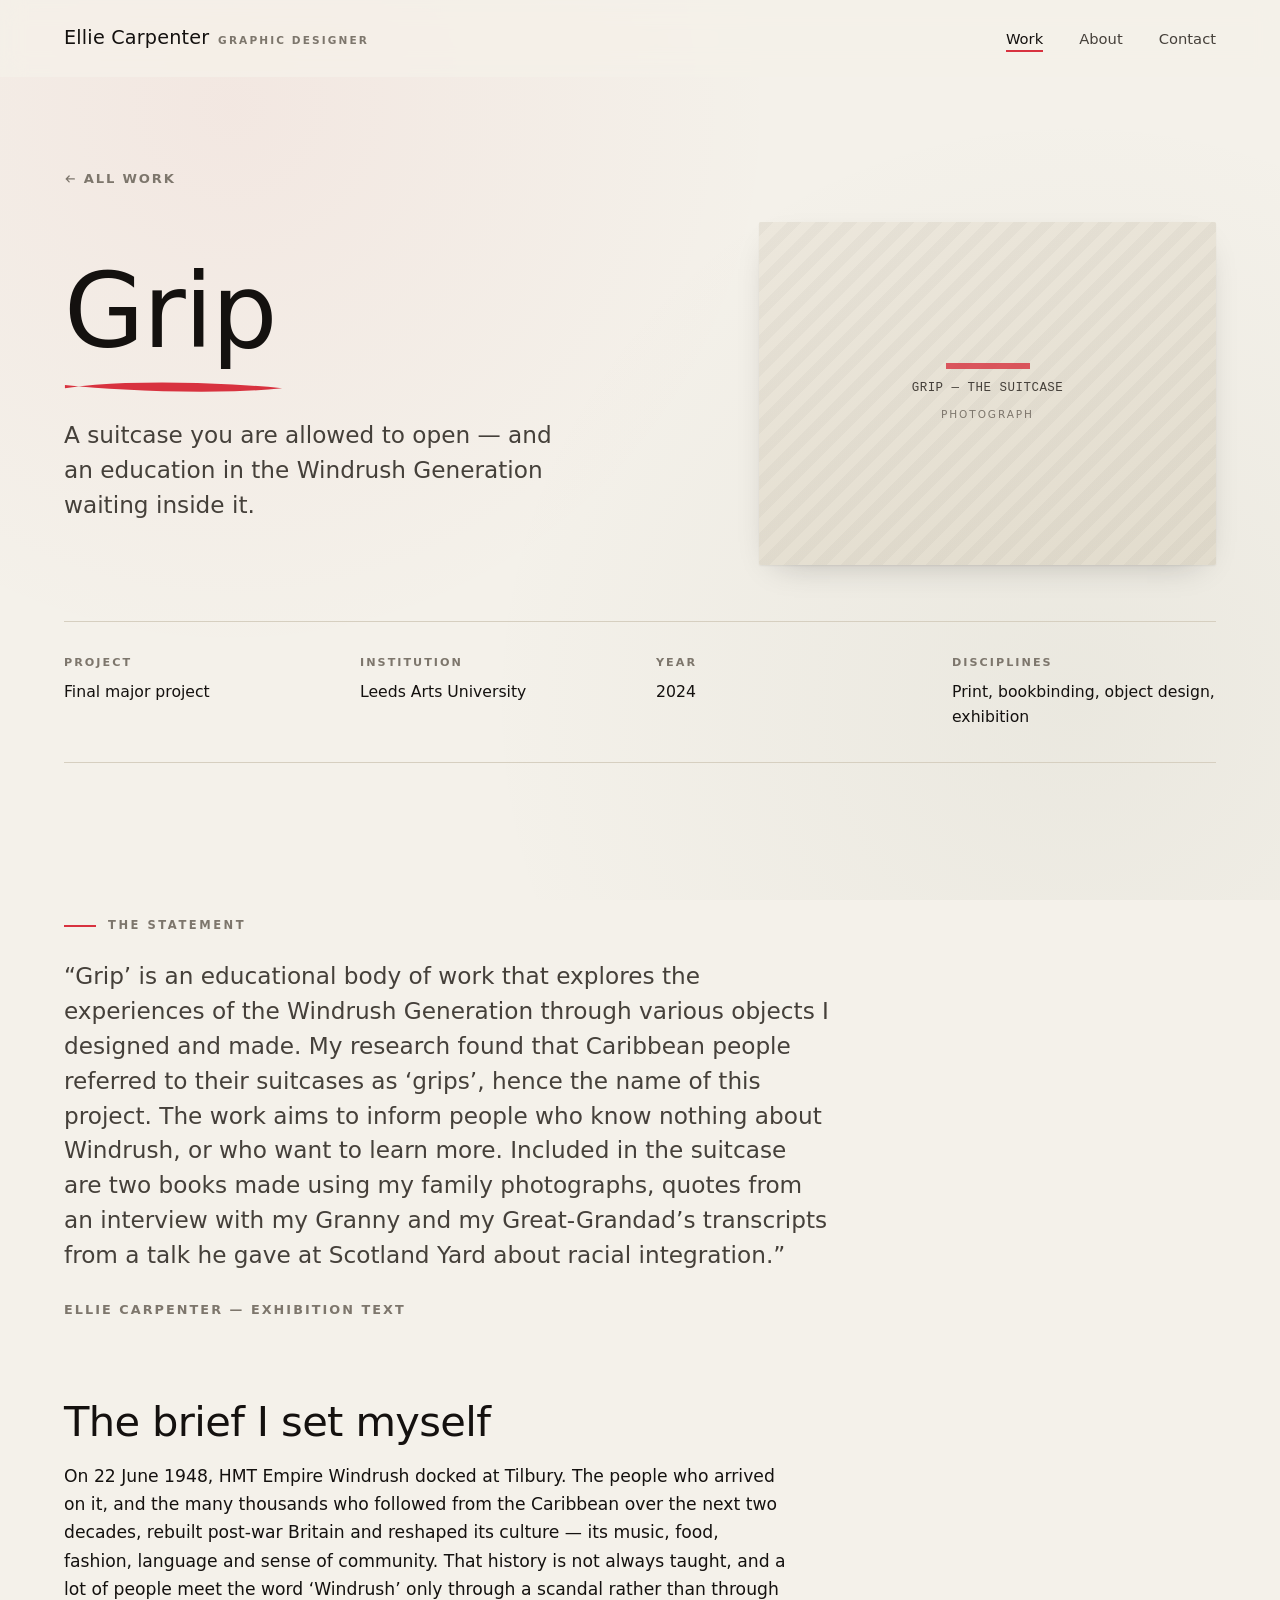
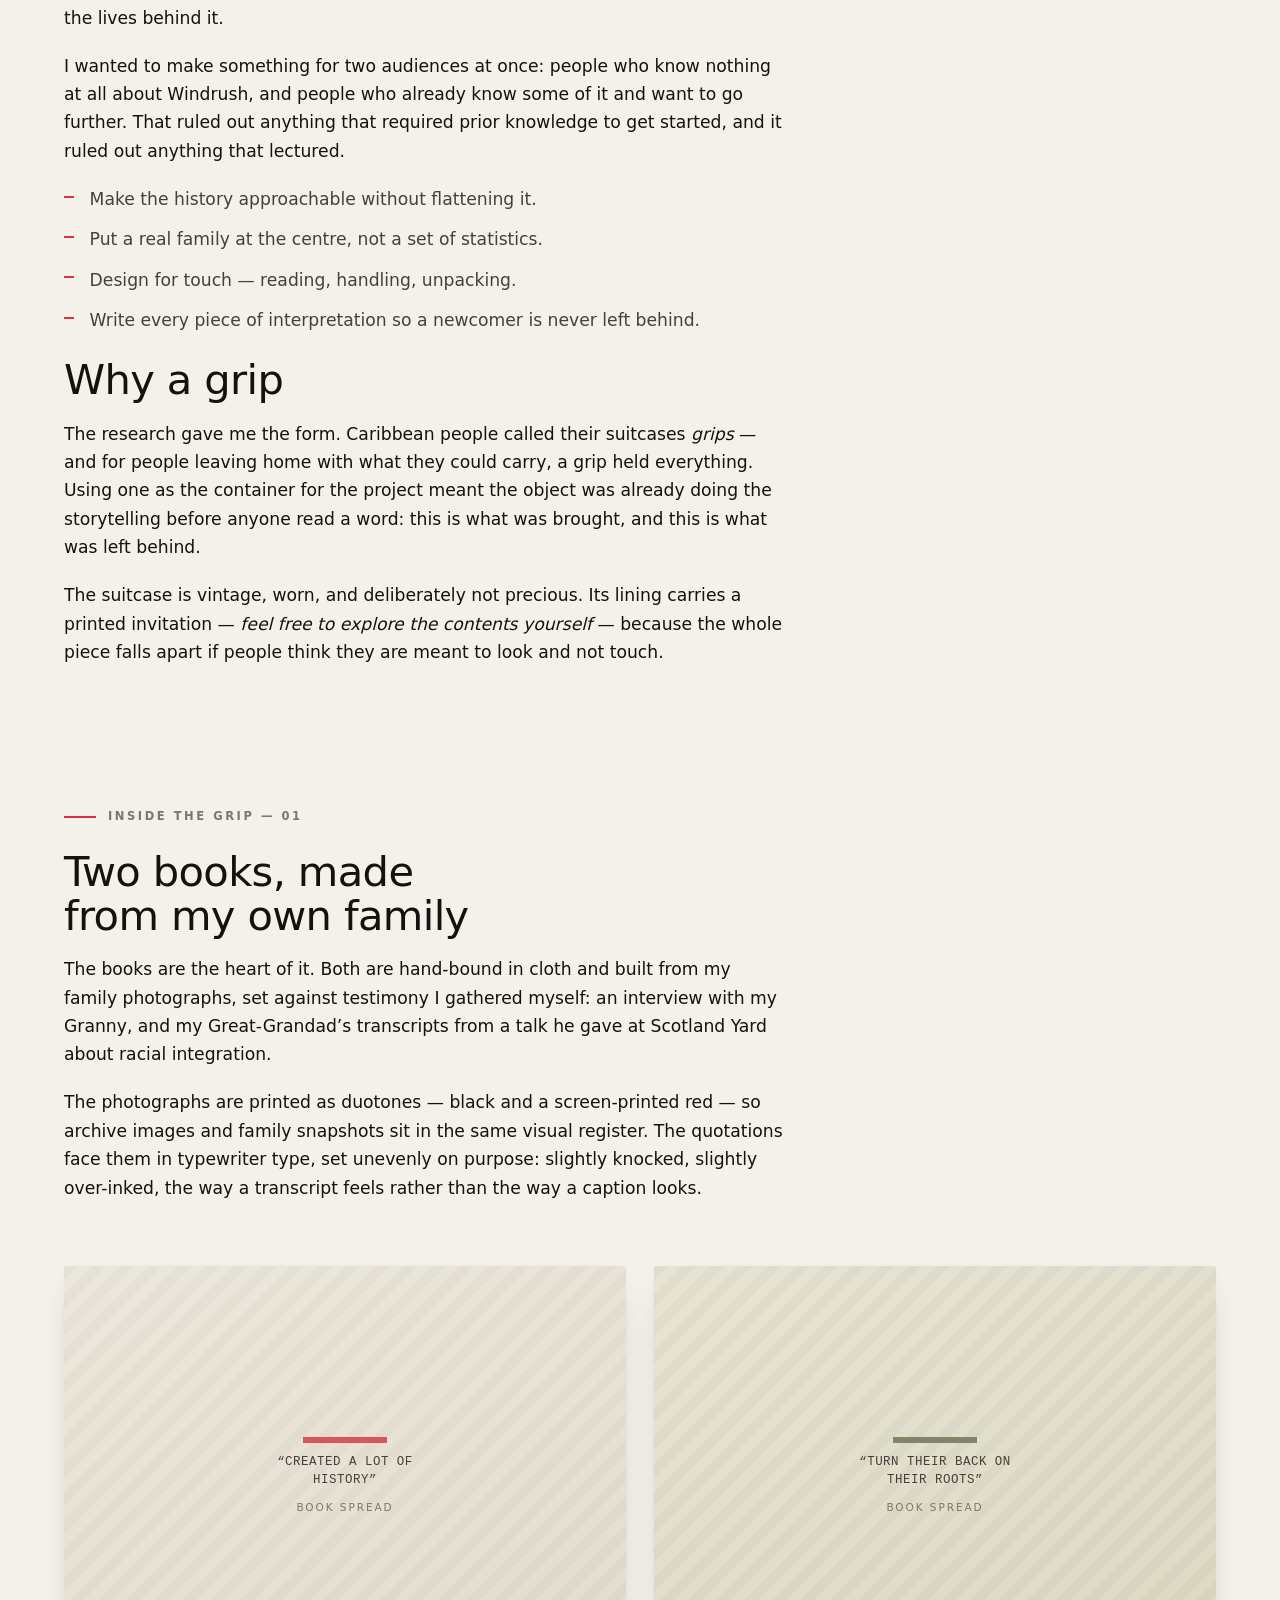
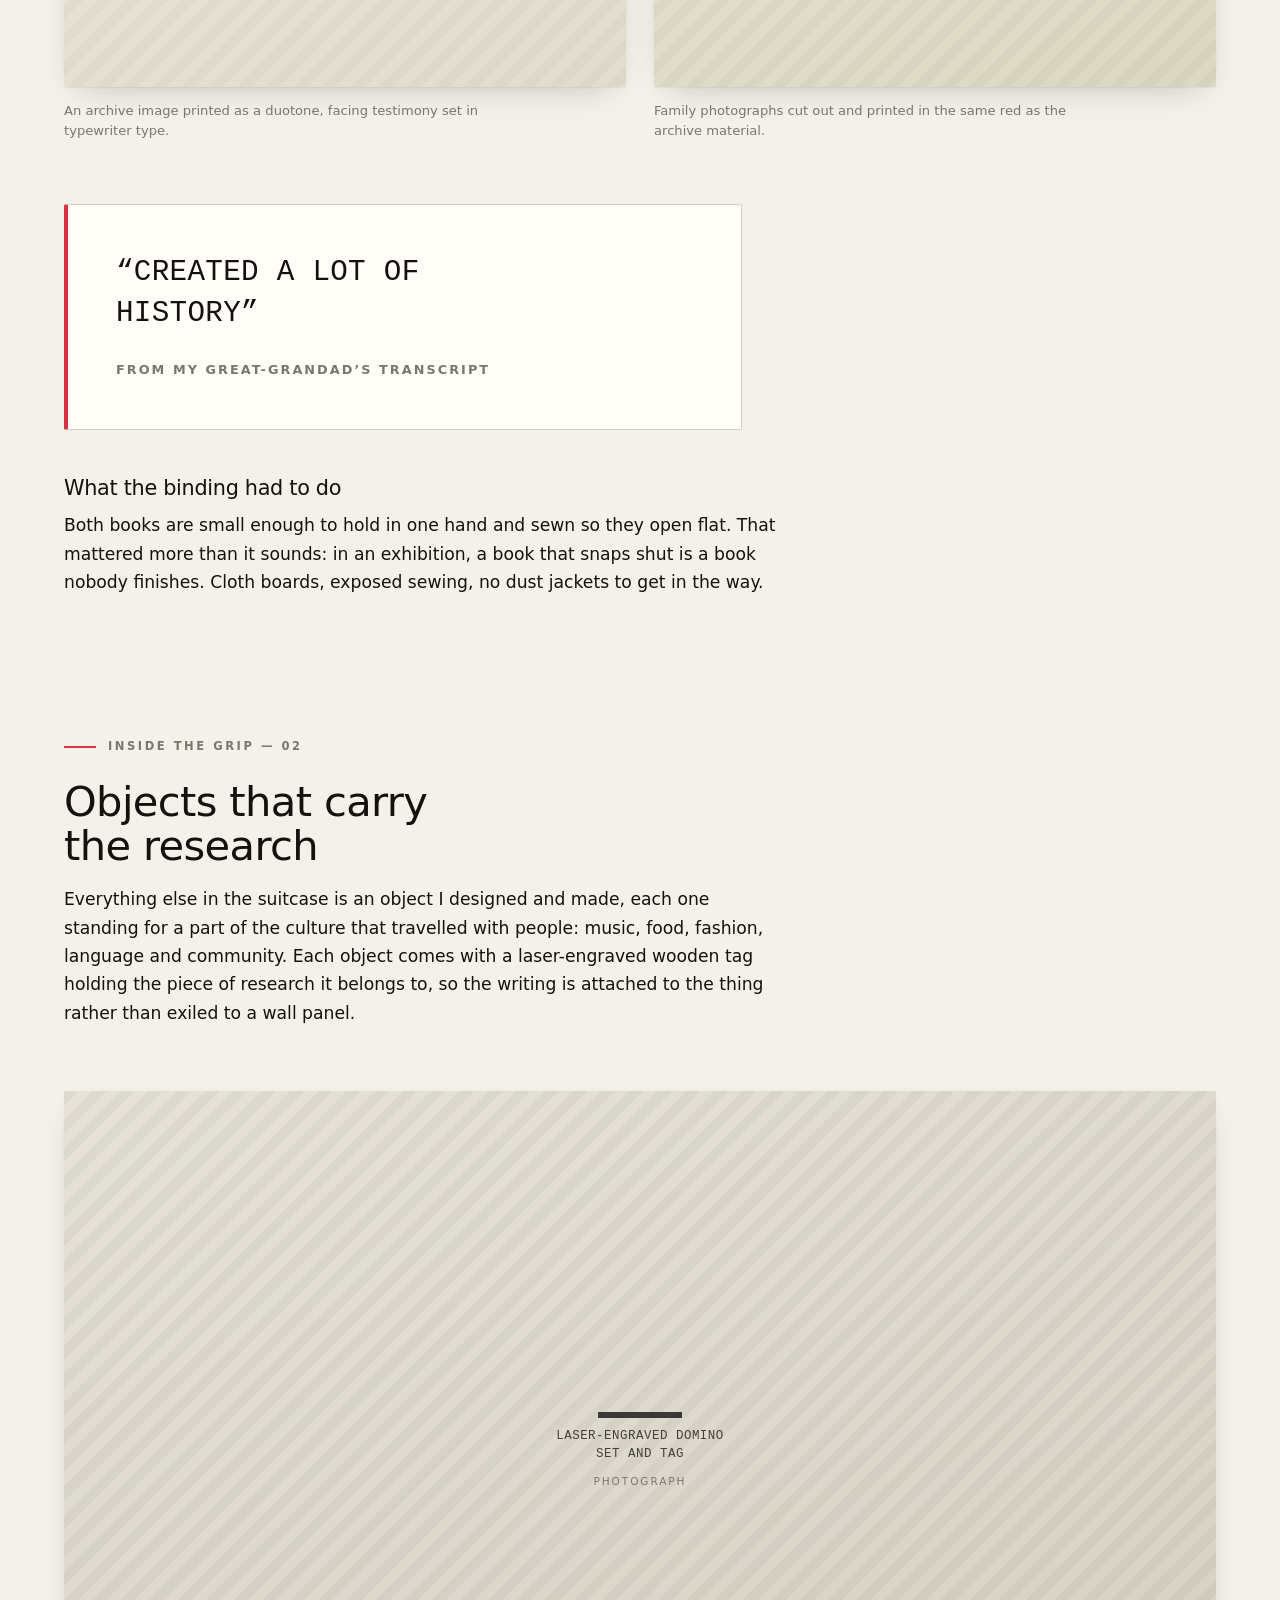
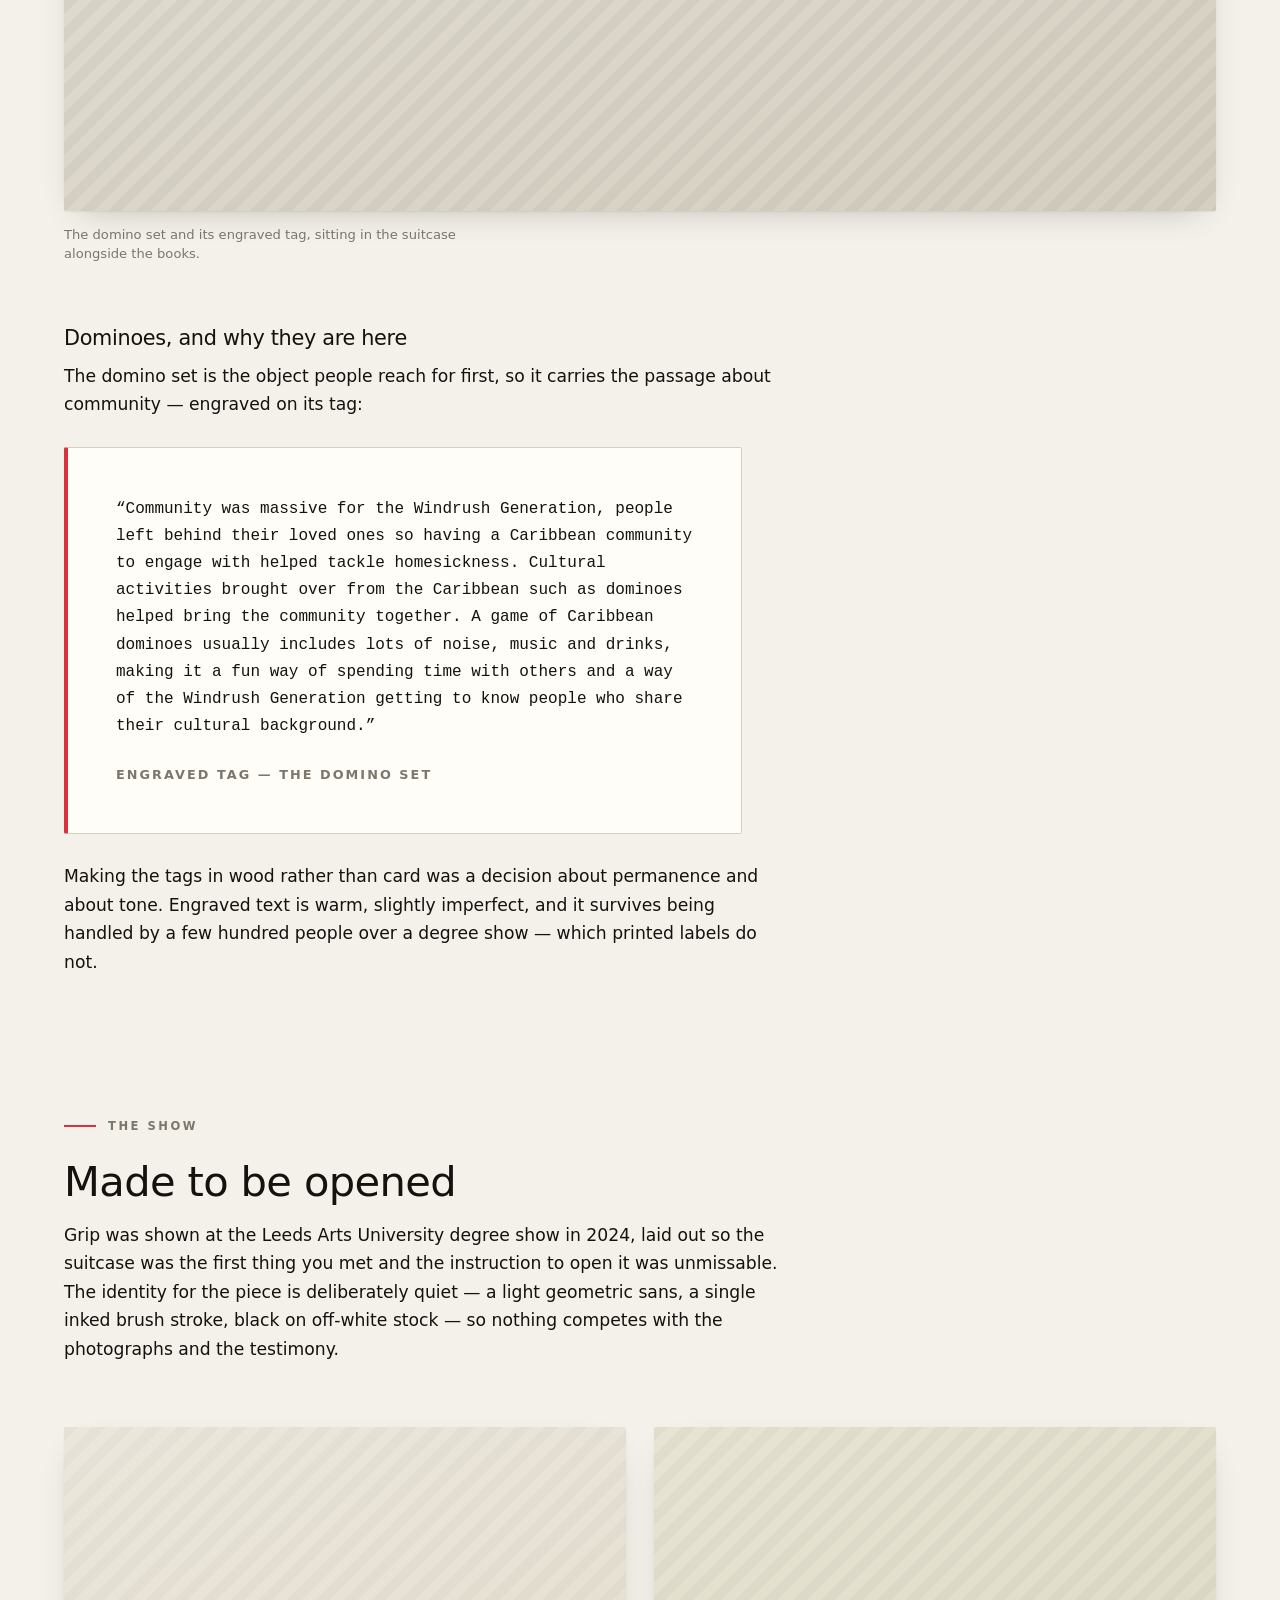
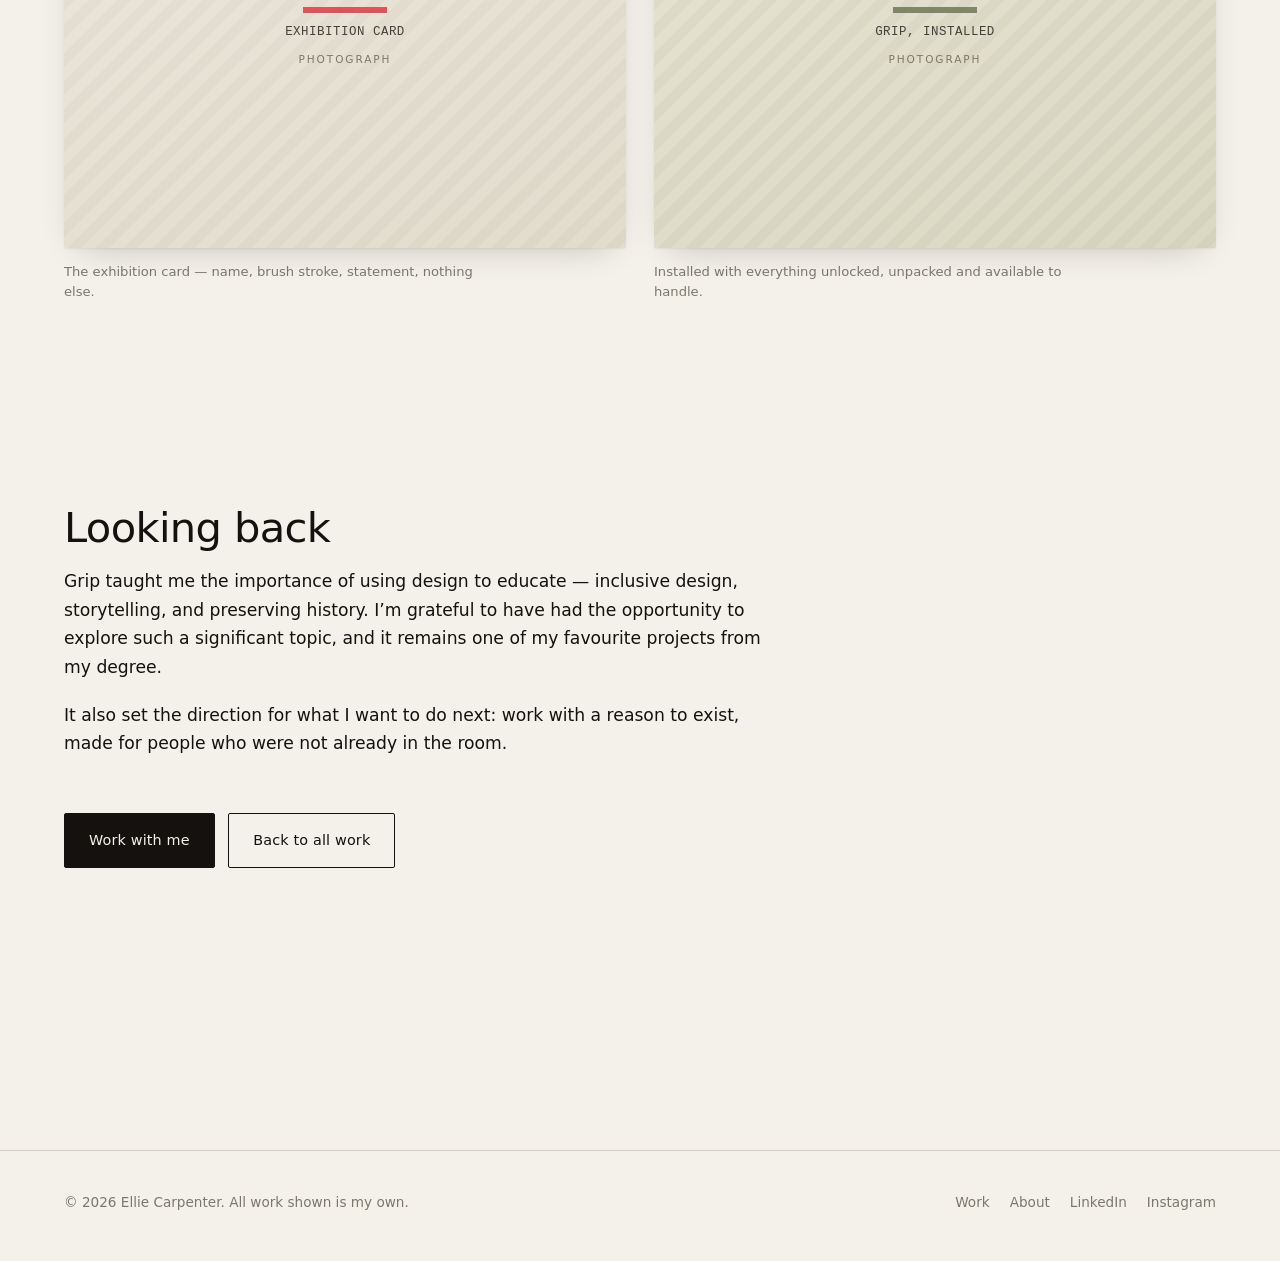
==== projects/grip.html @ 8af5b85a "Add portfolio site for Ellie Carpenter Builds a static portfolio leading with 'Grip', the final majo" ====
<!DOCTYPE html>
<html lang="en-GB">
<head>
<meta charset="utf-8">
<meta name="viewport" content="width=device-width, initial-scale=1">
<title>Grip — Ellie Carpenter</title>
<meta name="description" content="Grip: an interactive educational body of work exploring the experiences of the Windrush Generation, held inside a vintage suitcase. Final major project, Leeds Arts University, 2024.">
<meta name="author" content="Ellie Carpenter">

<meta property="og:type" content="article">
<meta property="og:title" content="Grip — Ellie Carpenter">
<meta property="og:description" content="An interactive educational body of work exploring the experiences of the Windrush Generation, held inside a vintage suitcase.">
<meta property="og:image" content="../assets/images/grip-suitcase-open.jpg">
<meta name="twitter:card" content="summary_large_image">

<link rel="icon" href="../assets/favicon.svg" type="image/svg+xml">
<link rel="stylesheet" href="../assets/css/style.css">
<!-- Marks the document as scripted, so the CSS only hides things it can
     later reveal. Without JS the page renders fully, just without motion. -->
<script>document.documentElement.className += " js";</script>
</head>
<body>

<a class="skip-link" href="#main">Skip to content</a>

<header class="site-header" id="siteHeader">
  <div class="shell site-header__inner">
    <a class="wordmark" href="../index.html">
      <span>Ellie Carpenter</span>
      <em>Graphic Designer</em>
    </a>

    <button class="nav-toggle" type="button" aria-expanded="false" aria-controls="primaryNav" aria-label="Menu">
      <span></span>
    </button>

    <nav class="nav" id="primaryNav" aria-label="Primary">
      <ul>
        <li><a href="../index.html#work" aria-current="page">Work</a></li>
        <li><a href="../index.html#about">About</a></li>
        <li><a href="../index.html#contact">Contact</a></li>
      </ul>
    </nav>
  </div>
</header>

<main id="main">

  <!-- ============ Hero ============ -->
  <article>
  <section class="case-hero">
    <div class="shell">
      <a class="backlink" href="../index.html#work">
        <svg viewBox="0 0 16 16" fill="none" aria-hidden="true"><path d="M14 8H3M7 4 3 8l4 4" stroke="currentColor" stroke-width="1.8" stroke-linecap="round" stroke-linejoin="round"/></svg>
        All work
      </a>

      <div class="hero__grid">
        <div>
          <h1>Grip</h1>
          <svg class="brush brush--red" viewBox="0 0 240 14" aria-hidden="true" focusable="false" style="margin-bottom:1.5rem">
            <path fill="currentColor" d="M1 8.4c22-3.1 44-4.9 66-5.7 39-1.4 78-.6 117 1.5 18 1 36 2.3 54 4.1-17 1.9-35 2.9-52 3.4-40 1.2-80 .3-120-1.9-22-1.2-43-2.8-65-5.1Z"/>
          </svg>
          <p class="lede">
            A suitcase you are allowed to open &mdash; and an education in the
            Windrush Generation waiting inside it.
          </p>
        </div>

        <figure class="frame frame--spread">
          <div class="frame__placeholder"><span>Grip &mdash; the suitcase</span><small>Photograph</small></div>
          <img src="../assets/images/grip-suitcase-open.jpg" alt="The open vintage suitcase from Grip, its lining printed with an invitation to explore the contents, holding books and a laser-engraved domino set.">
        </figure>
      </div>

      <dl class="case-meta">
        <div>
          <dt>Project</dt>
          <dd>Final major project</dd>
        </div>
        <div>
          <dt>Institution</dt>
          <dd>Leeds Arts University</dd>
        </div>
        <div>
          <dt>Year</dt>
          <dd>2024</dd>
        </div>
        <div>
          <dt>Disciplines</dt>
          <dd>Print, bookbinding, object design, exhibition</dd>
        </div>
      </dl>
    </div>
  </section>

  <!-- ============ Statement ============ -->
  <section class="section" style="padding-block:clamp(3rem,7vw,5rem)">
    <div class="shell prose">
      <div class="column">
      <p class="eyebrow">The statement</p>
      <p class="lede">
        &ldquo;Grip&rsquo; is an educational body of work that explores the experiences of the
        Windrush Generation through various objects I designed and made. My research found that
        Caribbean people referred to their suitcases as &lsquo;grips&rsquo;, hence the name of
        this project. The work aims to inform people who know nothing about Windrush, or who want
        to learn more. Included in the suitcase are two books made using my family photographs,
        quotes from an interview with my Granny and my Great-Grandad&rsquo;s transcripts from a
        talk he gave at Scotland Yard about racial integration.&rdquo;
      </p>
      <p style="font-size:.8rem;font-weight:600;letter-spacing:.16em;text-transform:uppercase;color:var(--ink-faint)">
        Ellie Carpenter &mdash; exhibition text
      </p>
      </div>
    </div>
  </section>

  <!-- ============ Context ============ -->
  <section class="section" style="padding-top:0" id="context">
    <div class="shell prose">
      <div class="column">
      <h2>The brief I set myself</h2>
      <p>
        On 22 June 1948, HMT Empire Windrush docked at Tilbury. The people who arrived on it, and
        the many thousands who followed from the Caribbean over the next two decades, rebuilt
        post-war Britain and reshaped its culture &mdash; its music, food, fashion, language and
        sense of community. That history is not always taught, and a lot of people meet the word
        &lsquo;Windrush&rsquo; only through a scandal rather than through the lives behind it.
      </p>
      <p>
        I wanted to make something for two audiences at once: people who know nothing at all
        about Windrush, and people who already know some of it and want to go further. That
        ruled out anything that required prior knowledge to get started, and it ruled out
        anything that lectured.
      </p>

      <ul class="bullets">
        <li>Make the history approachable without flattening it.</li>
        <li>Put a real family at the centre, not a set of statistics.</li>
        <li>Design for touch &mdash; reading, handling, unpacking.</li>
        <li>Write every piece of interpretation so a newcomer is never left behind.</li>
      </ul>

      <h2>Why a grip</h2>
      <p>
        The research gave me the form. Caribbean people called their suitcases
        <em>grips</em> &mdash; and for people leaving home with what they could carry, a grip
        held everything. Using one as the container for the project meant the object was already
        doing the storytelling before anyone read a word: this is what was brought, and this is
        what was left behind.
      </p>
      <p>
        The suitcase is vintage, worn, and deliberately not precious. Its lining carries a
        printed invitation &mdash; <em>feel free to explore the contents yourself</em> &mdash;
        because the whole piece falls apart if people think they are meant to look and not touch.
      </p>
      </div>
    </div>
  </section>

  <!-- ============ Books ============ -->
  <section class="section" style="padding-top:0" id="books">
    <div class="shell prose">
      <div class="column">
        <p class="eyebrow">Inside the grip &mdash; 01</p>
        <h2>Two books, made from my own family</h2>
        <p>
          The books are the heart of it. Both are hand-bound in cloth and built from my family
          photographs, set against testimony I gathered myself: an interview with my Granny, and
          my Great-Grandad&rsquo;s transcripts from a talk he gave at Scotland Yard about racial
          integration.
        </p>
        <p>
          The photographs are printed as duotones &mdash; black and a screen-printed red &mdash;
          so archive images and family snapshots sit in the same visual register. The quotations
          face them in typewriter type, set unevenly on purpose: slightly knocked, slightly
          over-inked, the way a transcript feels rather than the way a caption looks.
        </p>
      </div>

      <div class="figures figures--two">
        <div class="figure-block">
          <figure>
            <div class="frame frame--spread frame--zoomable">
              <div class="frame__placeholder"><span>&ldquo;Created a lot of history&rdquo;</span><small>Book spread</small></div>
              <img src="../assets/images/grip-book-jamaica.jpg" alt="Book spread: a red duotone print of a delegate seated behind a Jamaica nameplate, facing the typewritten words &quot;created a lot of history&quot;." loading="lazy" data-caption="Spread from the first book — an archive image printed as a duotone, facing testimony set in typewriter type.">
            </div>
            <figcaption>An archive image printed as a duotone, facing testimony set in typewriter type.</figcaption>
          </figure>
        </div>

        <div class="figure-block">
          <figure>
            <div class="frame frame--spread frame--zoomable frame--olive">
              <div class="frame__placeholder"><span>&ldquo;Turn their back on their roots&rdquo;</span><small>Book spread</small></div>
              <img src="../assets/images/grip-book-roots.jpg" alt="Book spread: the typewritten quotation &quot;I do not understand West Indians who turn their back on their roots&quot;, facing a red duotone print of three children." loading="lazy" data-caption="Spread from the second book — family photographs cut out and printed in the same red as the archive material.">
            </div>
            <figcaption>Family photographs cut out and printed in the same red as the archive material.</figcaption>
          </figure>
        </div>
      </div>

      <div class="column">
        <div class="pullquote" style="margin-block:clamp(2rem,5vw,3rem)">
          <blockquote>
            <p class="stamp">&ldquo;Created a lot of history&rdquo;</p>
          </blockquote>
          <cite>From my Great-Grandad&rsquo;s transcript</cite>
        </div>

        <h3>What the binding had to do</h3>
        <p>
          Both books are small enough to hold in one hand and sewn so they open flat. That
          mattered more than it sounds: in an exhibition, a book that snaps shut is a book
          nobody finishes. Cloth boards, exposed sewing, no dust jackets to get in the way.
        </p>
      </div>
    </div>
  </section>

  <!-- ============ Objects ============ -->
  <section class="section" style="padding-top:0" id="objects">
    <div class="shell prose">
      <div class="column">
        <p class="eyebrow">Inside the grip &mdash; 02</p>
        <h2>Objects that carry the research</h2>
        <p>
          Everything else in the suitcase is an object I designed and made, each one standing
          for a part of the culture that travelled with people: music, food, fashion, language
          and community. Each object comes with a laser-engraved wooden tag holding the piece
          of research it belongs to, so the writing is attached to the thing rather than
          exiled to a wall panel.
        </p>
      </div>

      <div class="figures">
        <div class="figure-block">
          <figure>
            <div class="frame frame--wide frame--zoomable frame--ink">
              <div class="frame__placeholder"><span>Laser-engraved domino set and tag</span><small>Photograph</small></div>
              <img src="../assets/images/grip-dominoes.jpg" alt="A laser-engraved wooden domino set in a fitted box inside the suitcase, with an engraved interpretation tag resting above it." loading="lazy" data-caption="The domino set and its engraved tag, in the suitcase.">
            </div>
            <figcaption>The domino set and its engraved tag, sitting in the suitcase alongside the books.</figcaption>
          </figure>
        </div>
      </div>

      <div class="column">
        <h3>Dominoes, and why they are here</h3>
        <p>
          The domino set is the object people reach for first, so it carries the passage about
          community &mdash; engraved on its tag:
        </p>

        <div class="pullquote" style="margin-block:1.75rem">
          <blockquote>
            <p style="font-family:var(--type);font-size:1rem;line-height:1.7;text-transform:none;max-width:60ch">
              &ldquo;Community was massive for the Windrush Generation, people left behind their
              loved ones so having a Caribbean community to engage with helped tackle
              homesickness. Cultural activities brought over from the Caribbean such as dominoes
              helped bring the community together. A game of Caribbean dominoes usually includes
              lots of noise, music and drinks, making it a fun way of spending time with others
              and a way of the Windrush Generation getting to know people who share their
              cultural background.&rdquo;
            </p>
          </blockquote>
          <cite>Engraved tag &mdash; the domino set</cite>
        </div>

        <p>
          Making the tags in wood rather than card was a decision about permanence and about
          tone. Engraved text is warm, slightly imperfect, and it survives being handled by a
          few hundred people over a degree show &mdash; which printed labels do not.
        </p>
      </div>
    </div>
  </section>

  <!-- ============ Exhibition ============ -->
  <section class="section" style="padding-top:0" id="exhibition">
    <div class="shell prose">
      <div class="column">
        <p class="eyebrow">The show</p>
        <h2>Made to be opened</h2>
        <p>
          Grip was shown at the Leeds Arts University degree show in 2024, laid out so the
          suitcase was the first thing you met and the instruction to open it was unmissable.
          The identity for the piece is deliberately quiet &mdash; a light geometric sans, a
          single inked brush stroke, black on off-white stock &mdash; so nothing competes with
          the photographs and the testimony.
        </p>
      </div>

      <div class="figures figures--two">
        <div class="figure-block">
          <figure>
            <div class="frame frame--spread frame--zoomable">
              <div class="frame__placeholder"><span>Exhibition card</span><small>Photograph</small></div>
              <img src="../assets/images/grip-exhibition-card.jpg" alt="The printed exhibition card for Grip: Ellie Carpenter's name, an inked brush stroke, and the project statement." loading="lazy" data-caption="The exhibition card — name, brush stroke, statement.">
            </div>
            <figcaption>The exhibition card &mdash; name, brush stroke, statement, nothing else.</figcaption>
          </figure>
        </div>

        <div class="figure-block">
          <figure>
            <div class="frame frame--spread frame--zoomable frame--olive">
              <div class="frame__placeholder"><span>Grip, installed</span><small>Photograph</small></div>
              <img src="../assets/images/grip-installation.jpg" alt="Grip installed at the degree show, the suitcase open with its contents laid out." loading="lazy" data-caption="Grip installed at the 2024 degree show.">
            </div>
            <figcaption>Installed with everything unlocked, unpacked and available to handle.</figcaption>
          </figure>
        </div>
      </div>
    </div>
  </section>

  <!-- ============ Reflection ============ -->
  <section class="section" style="padding-top:0" id="reflection">
    <div class="shell prose">
      <div class="column">
      <h2>Looking back</h2>
      <p>
        Grip taught me the importance of using design to educate &mdash; inclusive design,
        storytelling, and preserving history. I&rsquo;m grateful to have had the opportunity to
        explore such a significant topic, and it remains one of my favourite projects from
        my degree.
      </p>
      <p>
        It also set the direction for what I want to do next: work with a reason to exist,
        made for people who were not already in the room.
      </p>

      <div style="margin-top:clamp(2.5rem,6vw,3.5rem);display:flex;flex-wrap:wrap;gap:.85rem">
        <a class="btn" href="../index.html#contact">Work with me</a>
        <a class="btn btn--ghost" href="../index.html#work">Back to all work</a>
      </div>
      </div>
    </div>
  </section>
  </article>

</main>

<footer class="site-footer">
  <div class="shell site-footer__inner">
    <p style="margin:0">&copy; <span id="year">2024</span> Ellie Carpenter. All work shown is my own.</p>
    <ul>
      <li><a href="../index.html#work">Work</a></li>
      <li><a href="../index.html#about">About</a></li>
      <li><a href="https://www.linkedin.com/in/ellie-carpenter-a3a62b256/" target="_blank" rel="noopener">LinkedIn</a></li>
      <li><a href="https://www.instagram.com/_printsbyel/" target="_blank" rel="noopener">Instagram</a></li>
    </ul>
  </div>
</footer>

<script src="../assets/js/main.js" defer></script>
</body>
</html>
---- assets/css/style.css ----
/* =========================================================
   Ellie Carpenter — portfolio
   A paper-and-ink system, drawn from the printed work itself:
   off-white stock, black ink, a screen-printed red and a
   bookcloth olive, with typewriter type for quoted material.
   ========================================================= */

/* ---------- 1. Tokens ---------- */

:root {
  /* Surfaces */
  --paper:        #f4f1ea;
  --paper-warm:   #ece7dc;
  --paper-deep:   #e2dccd;
  --card:         #fffdf8;

  /* Ink */
  --ink:          #14110f;
  --ink-soft:     #45403a;
  --ink-faint:    #7d766c;
  --rule:         #d6cfc0;

  /* Accents pulled from the prints */
  --red:          #d8323f;
  --red-deep:     #a8202c;
  --olive:        #6b7150;
  --olive-deep:   #4d5239;

  /* Type */
  --display: "Futura", "Century Gothic", "Avenir Next", "Trebuchet MS", system-ui, sans-serif;
  --body: "Inter", system-ui, -apple-system, "Segoe UI", Roboto, Helvetica, Arial, sans-serif;
  --type: "Courier New", Courier, ui-monospace, monospace;

  /* Rhythm */
  --measure: 66ch;
  --gutter: clamp(1.25rem, 5vw, 4rem);
  --shell: 1180px;
  --section: clamp(4.5rem, 11vw, 9rem);

  --radius: 2px;
  --shadow: 0 1px 2px rgba(20, 17, 15, .06), 0 12px 34px -18px rgba(20, 17, 15, .3);
  --shadow-lift: 0 2px 4px rgba(20, 17, 15, .07), 0 30px 60px -28px rgba(20, 17, 15, .45);

  --ease: cubic-bezier(.2, .7, .3, 1);

  color-scheme: light;
}

/* ---------- 2. Reset & base ---------- */

*,
*::before,
*::after { box-sizing: border-box; }

html {
  -webkit-text-size-adjust: 100%;
  scroll-behavior: smooth;
  scroll-padding-top: 6rem;
}

body {
  margin: 0;
  background-color: var(--paper);
  /* A faint paper tooth, so flat colour never reads as screen-flat. */
  background-image:
    radial-gradient(circle at 18% 12%, rgba(216, 50, 63, .05), transparent 42%),
    radial-gradient(circle at 84% 78%, rgba(107, 113, 80, .07), transparent 46%);
  background-attachment: fixed;
  color: var(--ink);
  font-family: var(--body);
  font-size: clamp(1rem, .96rem + .2vw, 1.075rem);
  line-height: 1.65;
  font-synthesis-weight: none;
  -webkit-font-smoothing: antialiased;
  text-rendering: optimizeLegibility;
  overflow-x: hidden;
}

img,
svg { display: block; max-width: 100%; }

a { color: inherit; }

h1, h2, h3, h4 {
  font-family: var(--display);
  font-weight: 500;
  line-height: 1.05;
  letter-spacing: -.015em;
  margin: 0;
  text-wrap: balance;
}

p { margin: 0 0 1.15em; max-width: var(--measure); }
p:last-child { margin-bottom: 0; }

ul { margin: 0; padding: 0; list-style: none; }

::selection {
  background: var(--red);
  color: var(--paper);
}

:focus-visible {
  outline: 2px solid var(--red);
  outline-offset: 3px;
  border-radius: 1px;
}

/* ---------- 3. Layout helpers ---------- */

.shell {
  width: min(100% - (var(--gutter) * 2), var(--shell));
  margin-inline: auto;
}

.shell--narrow { --shell: 780px; }

.section { padding-block: var(--section); }

.skip-link {
  position: absolute;
  left: 1rem;
  top: -4rem;
  z-index: 200;
  padding: .7rem 1.1rem;
  background: var(--ink);
  color: var(--paper);
  font: 500 .85rem/1 var(--body);
  text-decoration: none;
  transition: top .2s var(--ease);
}
.skip-link:focus { top: 1rem; }

/* Small caps label used throughout as a sectional marker. */
.eyebrow {
  display: flex;
  align-items: center;
  gap: .75rem;
  margin: 0 0 1.5rem;
  font-family: var(--body);
  font-size: .72rem;
  font-weight: 600;
  letter-spacing: .22em;
  text-transform: uppercase;
  color: var(--ink-faint);
}
.eyebrow::before {
  content: "";
  width: 2rem;
  height: 2px;
  background: var(--red);
  flex: none;
}

.lede {
  font-size: clamp(1.15rem, 1.02rem + .6vw, 1.45rem);
  line-height: 1.5;
  color: var(--ink-soft);
}

/* ---------- 4. Brush rule ---------- */
/* Echoes the inked brush stroke on the exhibition card. */

.brush {
  width: clamp(120px, 20vw, 220px);
  height: 14px;
  color: var(--ink);
}
.brush--red { color: var(--red); }

/* ---------- 5. Header ---------- */

.site-header {
  position: sticky;
  top: 0;
  z-index: 100;
  background: color-mix(in srgb, var(--paper) 82%, transparent);
  backdrop-filter: saturate(150%) blur(12px);
  -webkit-backdrop-filter: saturate(150%) blur(12px);
  border-bottom: 1px solid transparent;
  transition: border-color .3s var(--ease), background-color .3s var(--ease);
}
.site-header.is-stuck {
  border-bottom-color: var(--rule);
  background: color-mix(in srgb, var(--paper) 94%, transparent);
}

.site-header__inner {
  display: flex;
  align-items: center;
  justify-content: space-between;
  gap: 1.5rem;
  min-height: 4.75rem;
}

.wordmark {
  display: inline-flex;
  align-items: baseline;
  gap: .55rem;
  font-family: var(--display);
  font-size: 1.2rem;
  letter-spacing: .01em;
  text-decoration: none;
  white-space: nowrap;
}
.wordmark span { color: var(--ink); }
.wordmark em {
  font-style: normal;
  font-family: var(--body);
  font-size: .66rem;
  font-weight: 600;
  letter-spacing: .2em;
  text-transform: uppercase;
  color: var(--ink-faint);
}

.nav ul {
  display: flex;
  align-items: center;
  gap: clamp(1.25rem, 3vw, 2.25rem);
}

.nav a {
  position: relative;
  font-size: .92rem;
  text-decoration: none;
  color: var(--ink-soft);
  padding-block: .35rem;
  transition: color .2s var(--ease);
}
.nav a::after {
  content: "";
  position: absolute;
  left: 0;
  right: 0;
  bottom: 0;
  height: 2px;
  background: var(--red);
  transform: scaleX(0);
  transform-origin: left;
  transition: transform .3s var(--ease);
}
.nav a:hover,
.nav a[aria-current="page"] { color: var(--ink); }
.nav a:hover::after,
.nav a[aria-current="page"]::after { transform: scaleX(1); }

.nav-toggle {
  display: none;
  width: 2.75rem;
  height: 2.75rem;
  padding: 0;
  border: 1px solid var(--rule);
  border-radius: var(--radius);
  background: transparent;
  color: var(--ink);
  cursor: pointer;
}
.nav-toggle span,
.nav-toggle span::before,
.nav-toggle span::after {
  display: block;
  width: 18px;
  height: 1.5px;
  background: currentColor;
  transition: transform .28s var(--ease), opacity .2s var(--ease);
}
.nav-toggle span { margin-inline: auto; position: relative; }
.nav-toggle span::before,
.nav-toggle span::after { content: ""; position: absolute; left: 0; }
.nav-toggle span::before { top: -6px; }
.nav-toggle span::after { top: 6px; }

.nav-toggle[aria-expanded="true"] span { background: transparent; }
.nav-toggle[aria-expanded="true"] span::before { transform: translateY(6px) rotate(45deg); }
.nav-toggle[aria-expanded="true"] span::after { transform: translateY(-6px) rotate(-45deg); }

/* Below this the descriptor would crowd out the menu button, so the
   wordmark stands on its own. */
@media (max-width: 420px) {
  .wordmark em { display: none; }
}

@media (max-width: 720px) {
  .nav-toggle { display: block; }
  .nav {
    position: absolute;
    inset: 100% 0 auto;
    background: var(--paper);
    border-bottom: 1px solid var(--rule);
    box-shadow: var(--shadow);
    display: grid;
    grid-template-rows: 0fr;
    transition: grid-template-rows .35s var(--ease);
  }
  .nav > ul {
    overflow: hidden;
    flex-direction: column;
    align-items: stretch;
    gap: 0;
    padding-inline: var(--gutter);
  }
  .nav[data-open="true"] { grid-template-rows: 1fr; }
  .nav li + li { border-top: 1px solid var(--rule); }
  .nav a { display: block; padding-block: 1rem; font-size: 1.05rem; }
  .nav a::after { display: none; }
}

/* ---------- 6. Hero ---------- */

.hero {
  position: relative;
  padding-block: clamp(3.5rem, 9vw, 7rem) clamp(3rem, 8vw, 6rem);
}

.hero__grid {
  display: grid;
  grid-template-columns: minmax(0, 1.15fr) minmax(0, .85fr);
  gap: clamp(2.5rem, 6vw, 5rem);
  align-items: center;
}

.hero h1 {
  font-size: clamp(2.6rem, 1.4rem + 5.4vw, 5.1rem);
  line-height: .98;
  margin-bottom: 1.5rem;
}
.hero h1 .accent {
  position: relative;
  color: var(--red);
  white-space: nowrap;
}

.hero__meta {
  display: flex;
  flex-wrap: wrap;
  gap: .5rem .75rem;
  margin-top: 2.25rem;
}

.tag {
  font-size: .72rem;
  font-weight: 600;
  letter-spacing: .14em;
  text-transform: uppercase;
  color: var(--ink-soft);
  border: 1px solid var(--rule);
  border-radius: 999px;
  padding: .45rem .85rem;
  background: color-mix(in srgb, var(--card) 60%, transparent);
}

.hero__actions {
  display: flex;
  flex-wrap: wrap;
  gap: .85rem;
  margin-top: 2.25rem;
}

/* Stacked paper: the exhibition card, the book, the print. */
.hero__stack {
  position: relative;
  aspect-ratio: 4 / 5;
  max-width: 460px;
  margin-inline: auto;
  width: 100%;
}
.hero__stack .frame {
  position: absolute;
  inset: 0;
  margin: 0;
}
.hero__stack .frame:nth-child(1) {
  transform: rotate(-9deg) translate(-13%, 4%) scale(.8);
  filter: saturate(.85);
  opacity: .92;
}
.hero__stack .frame:nth-child(2) {
  transform: rotate(7deg) translate(14%, -6%) scale(.78);
  opacity: .95;
  z-index: 1;
}
.hero__stack .frame:nth-child(3) {
  transform: rotate(-1.5deg) scale(.96);
  z-index: 2;
}

@media (max-width: 880px) {
  .hero__grid { grid-template-columns: 1fr; }
  .hero__stack { max-width: 340px; }
}

/* On narrow screens the fanned sheets have to tuck in, or the rotated
   one reaches past the edge of the viewport. */
@media (max-width: 620px) {
  .hero__stack { max-width: 280px; }
  .hero__stack .frame:nth-child(1) { transform: rotate(-7deg) translate(-8%, 3%) scale(.84); }
  .hero__stack .frame:nth-child(2) { transform: rotate(6deg) translate(8%, -4%) scale(.82); }
}

/* ---------- 7. Buttons ---------- */

.btn {
  --btn-bg: var(--ink);
  --btn-fg: var(--paper);
  display: inline-flex;
  align-items: center;
  gap: .6rem;
  padding: .9rem 1.5rem;
  border: 1px solid var(--btn-bg);
  border-radius: var(--radius);
  background: var(--btn-bg);
  color: var(--btn-fg);
  font-size: .9rem;
  font-weight: 500;
  letter-spacing: .01em;
  text-decoration: none;
  cursor: pointer;
  transition: transform .2s var(--ease), box-shadow .25s var(--ease), background-color .25s var(--ease), color .25s var(--ease);
}
.btn:hover {
  transform: translateY(-2px);
  box-shadow: var(--shadow);
}
.btn:active { transform: translateY(0); }

.btn--ghost {
  --btn-bg: transparent;
  --btn-fg: var(--ink);
  border-color: var(--ink);
}
.btn--ghost:hover {
  background: var(--ink);
  color: var(--paper);
}

.btn svg { width: 1em; height: 1em; flex: none; }

/* Text link with a sliding underline. */
.link {
  display: inline-flex;
  align-items: center;
  gap: .45rem;
  font-weight: 500;
  text-decoration: none;
  color: var(--ink);
  background-image: linear-gradient(var(--red), var(--red));
  background-size: 0% 2px;
  background-repeat: no-repeat;
  background-position: 0 100%;
  transition: background-size .3s var(--ease), color .2s var(--ease);
  padding-bottom: 2px;
}
.link:hover {
  background-size: 100% 2px;
  color: var(--red-deep);
}
.link svg { width: .85em; height: .85em; transition: transform .25s var(--ease); }
.link:hover svg { transform: translateX(3px); }

/* ---------- 8. Image frames + placeholders ---------- */
/* Images fade in on load. If a photograph has not been added yet,
   the frame keeps a printed-looking placeholder in its place —
   so the layout is never broken by a missing file.

   The hiding rules are scoped to .js: only a scripted page can add
   .is-loaded, so without JS the photographs must simply show. */

.frame {
  position: relative;
  margin: 0;
  overflow: hidden;
  border-radius: var(--radius);
  background: var(--paper-warm);
  box-shadow: var(--shadow);
  isolation: isolate;
}

.frame img {
  width: 100%;
  height: 100%;
  object-fit: cover;
}
.js .frame img {
  opacity: 0;
  transform: scale(1.02);
  transition: opacity .6s var(--ease), transform .8s var(--ease);
}
.js .frame.is-loaded img { opacity: 1; transform: none; }

/* Unscripted: the placeholder sits behind the photograph instead of
   being faded out, so a real image simply covers it. */
.frame img { position: relative; z-index: 1; }

.frame__placeholder {
  position: absolute;
  inset: 0;
  display: grid;
  align-content: center;
  justify-items: center;
  gap: .6rem;
  padding: 1.5rem;
  text-align: center;
  background:
    repeating-linear-gradient(135deg,
      rgba(20, 17, 15, .028) 0 10px,
      transparent 10px 20px),
    linear-gradient(160deg, var(--paper-warm), var(--paper-deep));
  transition: opacity .5s var(--ease);
}
.js .frame.is-loaded .frame__placeholder { opacity: 0; pointer-events: none; }

.frame__placeholder::before {
  content: "";
  width: clamp(46px, 22%, 84px);
  height: 6px;
  background: var(--red);
  opacity: .8;
}

.frame__placeholder span {
  font-family: var(--type);
  font-size: .78rem;
  line-height: 1.45;
  letter-spacing: .04em;
  text-transform: uppercase;
  color: var(--ink-soft);
  max-width: 26ch;
}
.frame__placeholder small {
  font-family: var(--body);
  font-size: .66rem;
  letter-spacing: .18em;
  text-transform: uppercase;
  color: var(--ink-faint);
}

/* Placeholder colourways, so a grid of them reads as a considered
   set rather than a row of identical boxes. Add --olive or --ink
   to any .frame to change its holding colour. */
.frame--olive .frame__placeholder {
  background:
    repeating-linear-gradient(135deg, rgba(20, 17, 15, .03) 0 10px, transparent 10px 20px),
    linear-gradient(160deg, #e7e4d4, #dbd8c2);
}
.frame--olive .frame__placeholder::before { background: var(--olive); }

.frame--ink .frame__placeholder {
  background:
    repeating-linear-gradient(135deg, rgba(20, 17, 15, .04) 0 10px, transparent 10px 20px),
    linear-gradient(160deg, #e6e2d8, #d5cfc1);
}
.frame--ink .frame__placeholder::before { background: var(--ink); }

.frame--tall { aspect-ratio: 3 / 4; }
.frame--wide { aspect-ratio: 16 / 10; }
.frame--square { aspect-ratio: 1; }
.frame--spread { aspect-ratio: 4 / 3; }

/* ---------- 9. Featured project ---------- */

.featured {
  display: grid;
  grid-template-columns: minmax(0, 1fr) minmax(0, 1fr);
  gap: clamp(2rem, 5vw, 4rem);
  align-items: center;
  padding: clamp(1.75rem, 4vw, 3rem);
  background: var(--card);
  border: 1px solid var(--rule);
  border-radius: var(--radius);
  box-shadow: var(--shadow);
  position: relative;
  overflow: hidden;
}
.featured::before {
  content: "";
  position: absolute;
  inset: 0 auto 0 0;
  width: 5px;
  background: linear-gradient(var(--red), var(--olive));
}

.featured h3 {
  font-size: clamp(2rem, 1.3rem + 2.6vw, 3.1rem);
  margin-bottom: .35rem;
}

.featured__meta {
  font-family: var(--type);
  font-size: .8rem;
  letter-spacing: .06em;
  text-transform: uppercase;
  color: var(--ink-faint);
  margin-bottom: 1.35rem;
}

@media (max-width: 880px) {
  .featured { grid-template-columns: 1fr; }
}

/* ---------- 10. Work grid ---------- */

.grid {
  display: grid;
  grid-template-columns: repeat(auto-fit, minmax(min(100%, 280px), 1fr));
  gap: clamp(1.5rem, 3vw, 2.25rem);
}

.card {
  display: flex;
  flex-direction: column;
  gap: 1.15rem;
  text-decoration: none;
  color: inherit;
  transition: transform .35s var(--ease);
}
.card:hover { transform: translateY(-6px); }
.card:hover .frame { box-shadow: var(--shadow-lift); }
.card .frame { transition: box-shadow .35s var(--ease); }
.card .frame img { transition: opacity .6s var(--ease), transform .7s var(--ease); }
.card:hover .frame.is-loaded img { transform: scale(1.04); }

.card h3 {
  font-size: 1.35rem;
  margin-bottom: .3rem;
}
.card p {
  font-size: .95rem;
  color: var(--ink-soft);
  margin: 0;
}
.card__kicker {
  font-family: var(--type);
  font-size: .72rem;
  letter-spacing: .12em;
  text-transform: uppercase;
  color: var(--red-deep);
  margin-bottom: .5rem;
  display: block;
}

/* ---------- 11. Quotes ---------- */
/* Set in typewriter type, as the books were. */

.stamp {
  font-family: var(--type);
  font-size: clamp(1.15rem, .95rem + 1.1vw, 1.9rem);
  line-height: 1.4;
  letter-spacing: .01em;
  text-transform: uppercase;
  color: var(--ink);
  max-width: 24ch;
  margin: 0;
}

.pullquote {
  display: grid;
  gap: 1.5rem;
  /* Sized to the quotation rather than to the page, so a few short
     lines are not stranded in a full-width card. */
  max-width: 62ch;
  padding: clamp(1.75rem, 4vw, 3rem);
  background: var(--card);
  border: 1px solid var(--rule);
  border-left: 4px solid var(--red);
  border-radius: var(--radius);
}
.pullquote blockquote { margin: 0; }
.pullquote cite {
  font-style: normal;
  font-size: .8rem;
  font-weight: 600;
  letter-spacing: .16em;
  text-transform: uppercase;
  color: var(--ink-faint);
}

/* ---------- 12. About ---------- */

.about {
  display: grid;
  grid-template-columns: minmax(0, .8fr) minmax(0, 1.2fr);
  gap: clamp(2rem, 5vw, 4.5rem);
  align-items: start;
}
@media (max-width: 880px) {
  .about { grid-template-columns: 1fr; }
  .about .frame--tall { max-width: 340px; }
}

.facts {
  display: grid;
  gap: 0;
  margin-top: 2.5rem;
  border-top: 1px solid var(--rule);
}
.facts div {
  display: grid;
  grid-template-columns: minmax(7rem, 10rem) 1fr;
  gap: 1rem;
  padding-block: .9rem;
  border-bottom: 1px solid var(--rule);
  align-items: baseline;
}
.facts dt {
  font-size: .72rem;
  font-weight: 600;
  letter-spacing: .16em;
  text-transform: uppercase;
  color: var(--ink-faint);
}
.facts dd { margin: 0; font-size: .98rem; }
@media (max-width: 520px) {
  .facts div { grid-template-columns: 1fr; gap: .2rem; }
}

/* ---------- 13. Contact ---------- */

.contact {
  position: relative;
  background: var(--ink);
  color: var(--paper);
  border-radius: var(--radius);
  padding: clamp(2.5rem, 6vw, 4.5rem);
  overflow: hidden;
}
.contact::after {
  content: "";
  position: absolute;
  right: -10%;
  bottom: -40%;
  width: 60%;
  aspect-ratio: 1;
  border-radius: 50%;
  background: radial-gradient(circle, rgba(216, 50, 63, .38), transparent 62%);
  pointer-events: none;
}
.contact h2 {
  font-size: clamp(2rem, 1.3rem + 3vw, 3.4rem);
  margin-bottom: 1rem;
}
.contact p { color: color-mix(in srgb, var(--paper) 78%, transparent); }
.contact .eyebrow { color: color-mix(in srgb, var(--paper) 65%, transparent); }

.contact__links {
  display: flex;
  flex-wrap: wrap;
  gap: 1rem;
  margin-top: 2.25rem;
  position: relative;
  z-index: 1;
}
.contact__links .btn {
  --btn-bg: var(--paper);
  --btn-fg: var(--ink);
}
.contact__links .btn--ghost {
  --btn-bg: transparent;
  --btn-fg: var(--paper);
  border-color: color-mix(in srgb, var(--paper) 45%, transparent);
}
.contact__links .btn--ghost:hover {
  background: var(--paper);
  color: var(--ink);
}

/* ---------- 14. Footer ---------- */

.site-footer {
  border-top: 1px solid var(--rule);
  padding-block: 2.5rem 3rem;
  margin-top: var(--section);
}
.site-footer__inner {
  display: flex;
  flex-wrap: wrap;
  gap: 1rem 2rem;
  align-items: center;
  justify-content: space-between;
  font-size: .85rem;
  color: var(--ink-faint);
}
.site-footer a { text-decoration: none; }
.site-footer a:hover { color: var(--ink); }
.site-footer ul { display: flex; flex-wrap: wrap; gap: 1.25rem; }

/* ---------- 15. Case study ---------- */

.case-hero {
  padding-block: clamp(3rem, 7vw, 5.5rem) clamp(2rem, 5vw, 3.5rem);
}
.case-hero h1 {
  font-size: clamp(3rem, 1.6rem + 7vw, 6.5rem);
  line-height: .92;
  margin-bottom: 1.25rem;
}
.case-hero .lede { max-width: 34ch; }

.backlink {
  display: inline-flex;
  align-items: center;
  gap: .5rem;
  font-size: .82rem;
  font-weight: 600;
  letter-spacing: .14em;
  text-transform: uppercase;
  color: var(--ink-faint);
  text-decoration: none;
  margin-bottom: 2rem;
  transition: color .2s var(--ease), gap .2s var(--ease);
}
.backlink:hover { color: var(--ink); gap: .8rem; }
.backlink svg { width: .9em; height: .9em; }

.case-meta {
  display: grid;
  grid-template-columns: repeat(auto-fit, minmax(150px, 1fr));
  gap: 1.5rem 2rem;
  padding-block: 2rem;
  border-block: 1px solid var(--rule);
  margin-top: clamp(2rem, 5vw, 3.5rem);
}
.case-meta dt {
  font-size: .7rem;
  font-weight: 600;
  letter-spacing: .18em;
  text-transform: uppercase;
  color: var(--ink-faint);
  margin-bottom: .4rem;
}
.case-meta dd { margin: 0; font-size: .98rem; }

/* A reading column inside the standard shell. Narrow blocks stay flush
   with the wide ones, so the left edge never wanders down the page. */
.column { max-width: 70ch; }

.prose h2 {
  font-size: clamp(1.75rem, 1.2rem + 2vw, 2.6rem);
  margin-bottom: 1.1rem;
  max-width: 22ch;
}
.prose h3 {
  font-size: 1.3rem;
  margin: 2.25rem 0 .75rem;
}
.prose > * + h2 { margin-top: clamp(3rem, 7vw, 4.5rem); }

.prose ul.bullets {
  display: grid;
  gap: .75rem;
  margin: 0 0 1.5rem;
  max-width: var(--measure);
}
.prose ul.bullets li {
  position: relative;
  padding-left: 1.6rem;
  color: var(--ink-soft);
}
.prose ul.bullets li::before {
  content: "";
  position: absolute;
  left: 0;
  top: .62em;
  width: .6rem;
  height: 2px;
  background: var(--red);
}

/* Two-up and full-bleed figure arrangements between passages. */
.figures {
  display: grid;
  gap: clamp(1rem, 2.5vw, 1.75rem);
  margin-block: clamp(2.5rem, 6vw, 4rem);
}
.figures--two { grid-template-columns: repeat(auto-fit, minmax(min(100%, 260px), 1fr)); }

figcaption {
  margin-top: .85rem;
  font-size: .82rem;
  line-height: 1.5;
  color: var(--ink-faint);
  max-width: 52ch;
}

.figure-block figure { margin: 0; }

/* ---------- 16. Lightbox ---------- */

.lightbox {
  position: fixed;
  inset: 0;
  z-index: 200;
  display: grid;
  place-items: center;
  padding: clamp(1rem, 4vw, 3rem);
  /* Near-opaque: at .92 the page behind still ghosted through the ink. */
  background: rgba(20, 17, 15, .97);
  opacity: 0;
  visibility: hidden;
  /* Visibility flips instantly on open (so the close button can take focus
     straight away) and only on close is it held back until the fade ends. */
  transition: opacity .3s var(--ease), visibility 0s linear .3s;
}
.lightbox[data-open="true"] {
  opacity: 1;
  visibility: visible;
  transition: opacity .3s var(--ease), visibility 0s linear 0s;
}
.lightbox img {
  max-width: min(100%, 1100px);
  max-height: 82vh;
  width: auto;
  object-fit: contain;
  box-shadow: 0 40px 80px -30px rgba(0, 0, 0, .8);
}
.lightbox__caption {
  margin-top: 1.25rem;
  color: color-mix(in srgb, var(--paper) 80%, transparent);
  font-size: .85rem;
  text-align: center;
  max-width: 60ch;
}
.lightbox__close {
  position: absolute;
  top: 1rem;
  right: 1rem;
  width: 3rem;
  height: 3rem;
  display: grid;
  place-items: center;
  border: 1px solid rgba(244, 241, 234, .35);
  border-radius: 50%;
  background: transparent;
  color: var(--paper);
  font-size: 1.4rem;
  line-height: 1;
  cursor: pointer;
  transition: background-color .2s var(--ease);
}
.lightbox__close:hover { background: rgba(244, 241, 234, .16); }

.frame--zoomable { cursor: zoom-in; }

/* ---------- 17. Motion ---------- */

.js .reveal {
  opacity: 0;
  transform: translateY(22px);
  transition: opacity .7s var(--ease), transform .7s var(--ease);
}
.js .reveal.is-visible { opacity: 1; transform: none; }

@media (prefers-reduced-motion: reduce) {
  html { scroll-behavior: auto; }
  *,
  *::before,
  *::after {
    animation-duration: .01ms !important;
    animation-iteration-count: 1 !important;
    transition-duration: .01ms !important;
    scroll-behavior: auto !important;
  }
  .js .reveal { opacity: 1; transform: none; }
  .js .frame img { opacity: 1; transform: none; }
}

/* ---------- 18. Print ---------- */

@media print {
  .site-header,
  .nav-toggle,
  .lightbox,
  .contact::after { display: none !important; }
  body { background: #fff; }
  .js .reveal { opacity: 1; transform: none; }
  .js .frame img { opacity: 1; transform: none; }
  a { text-decoration: underline; }
}
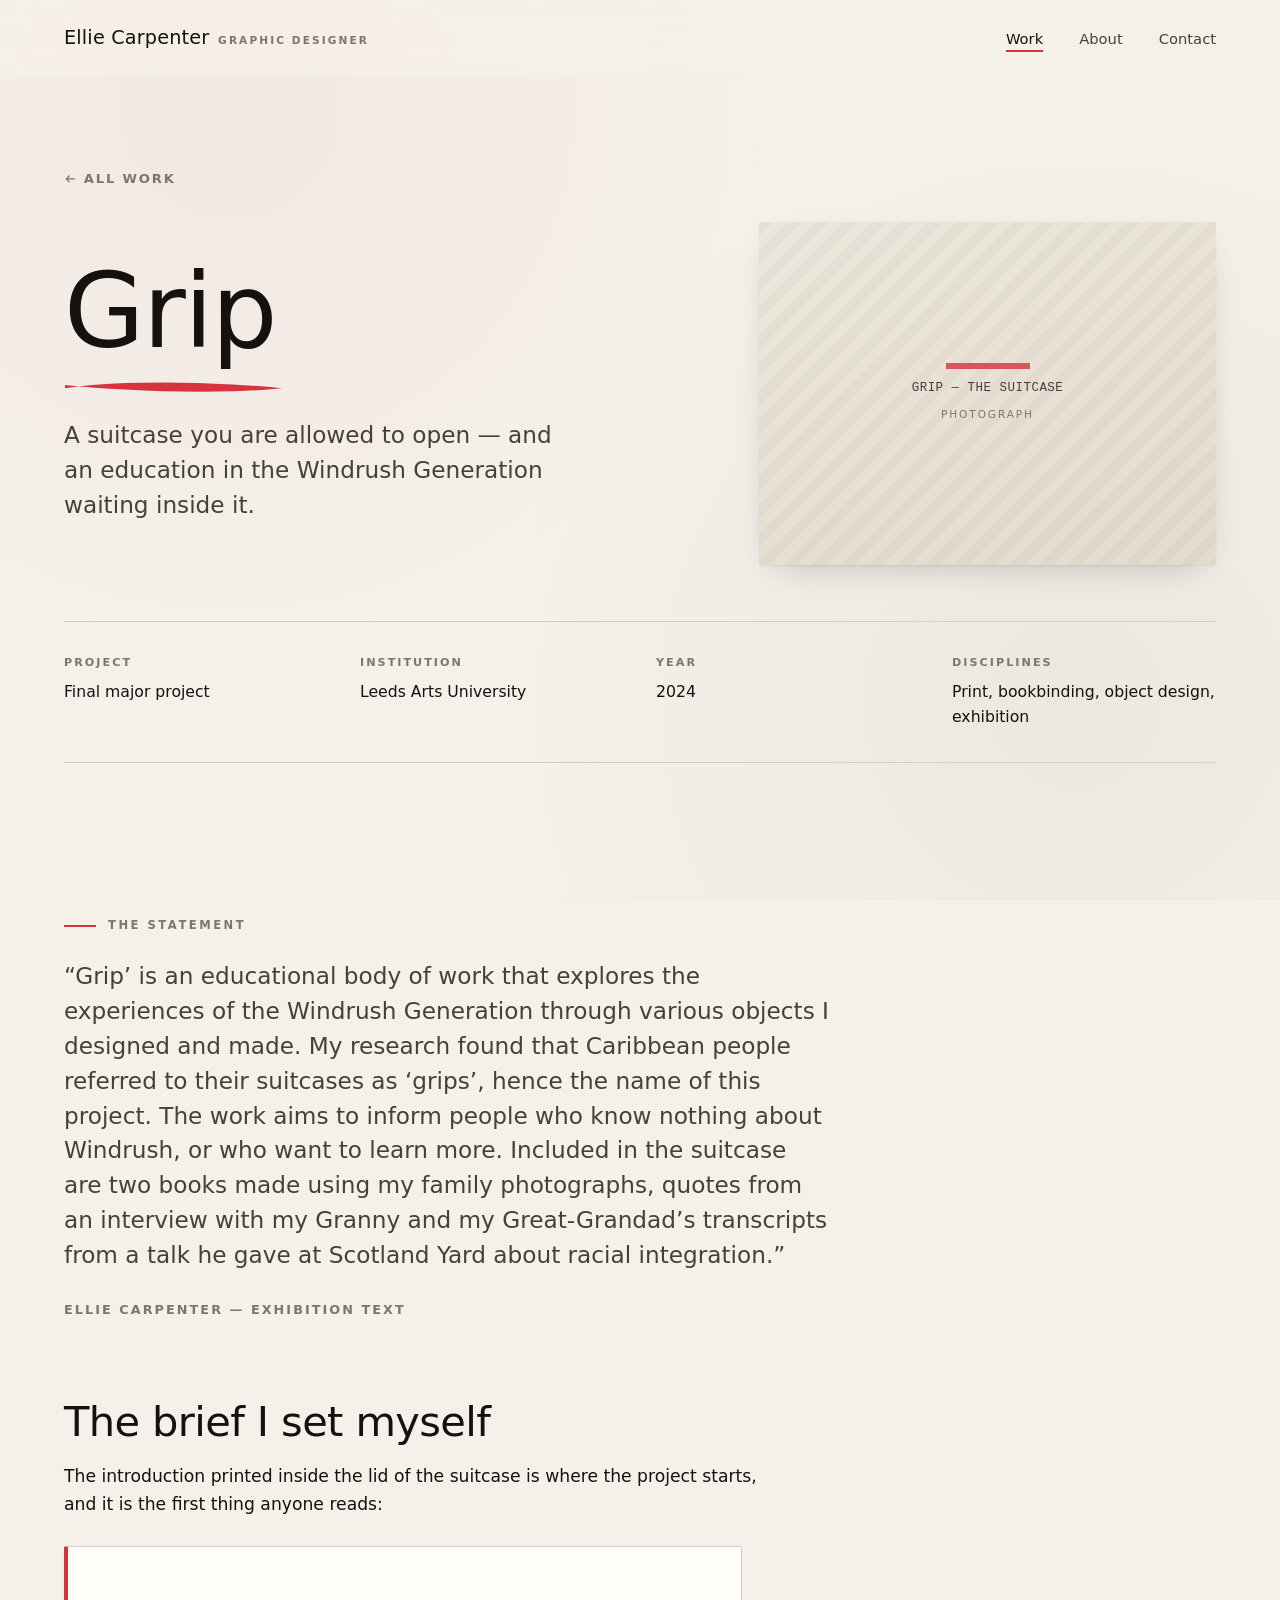
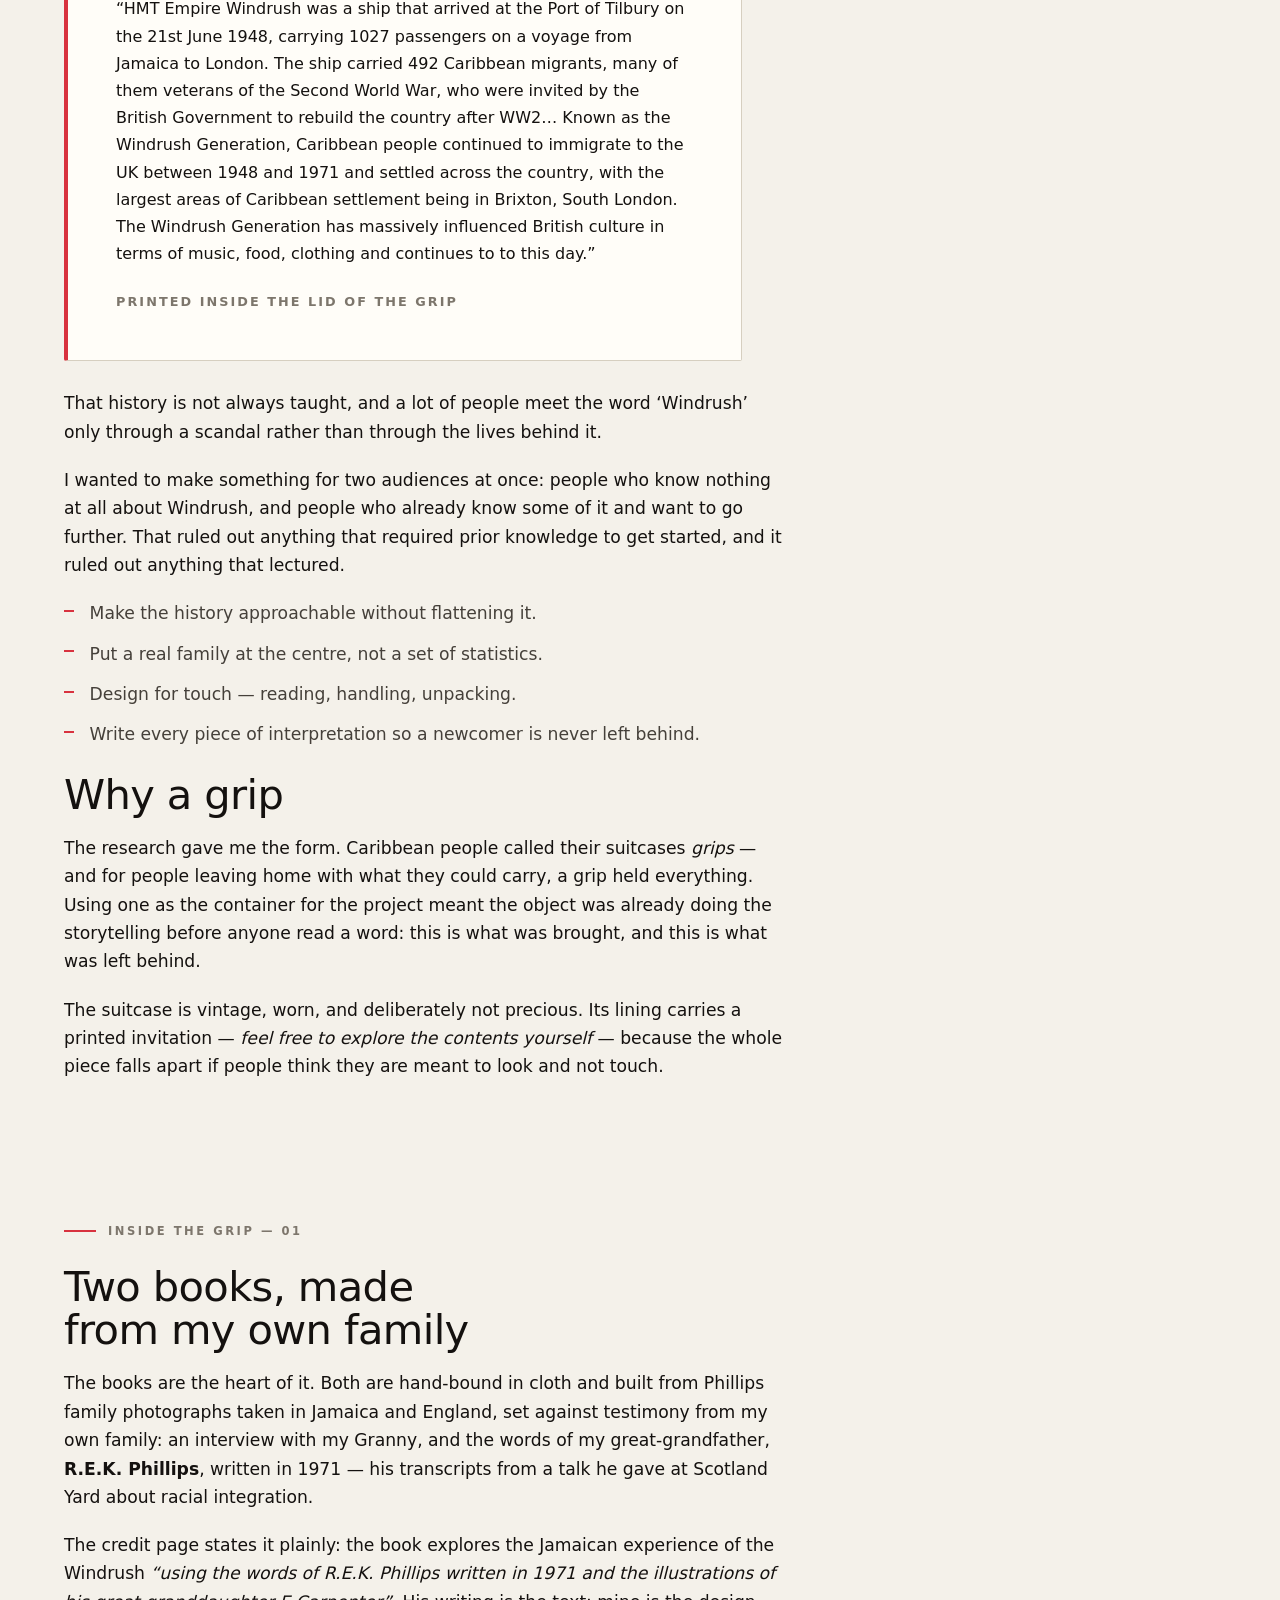
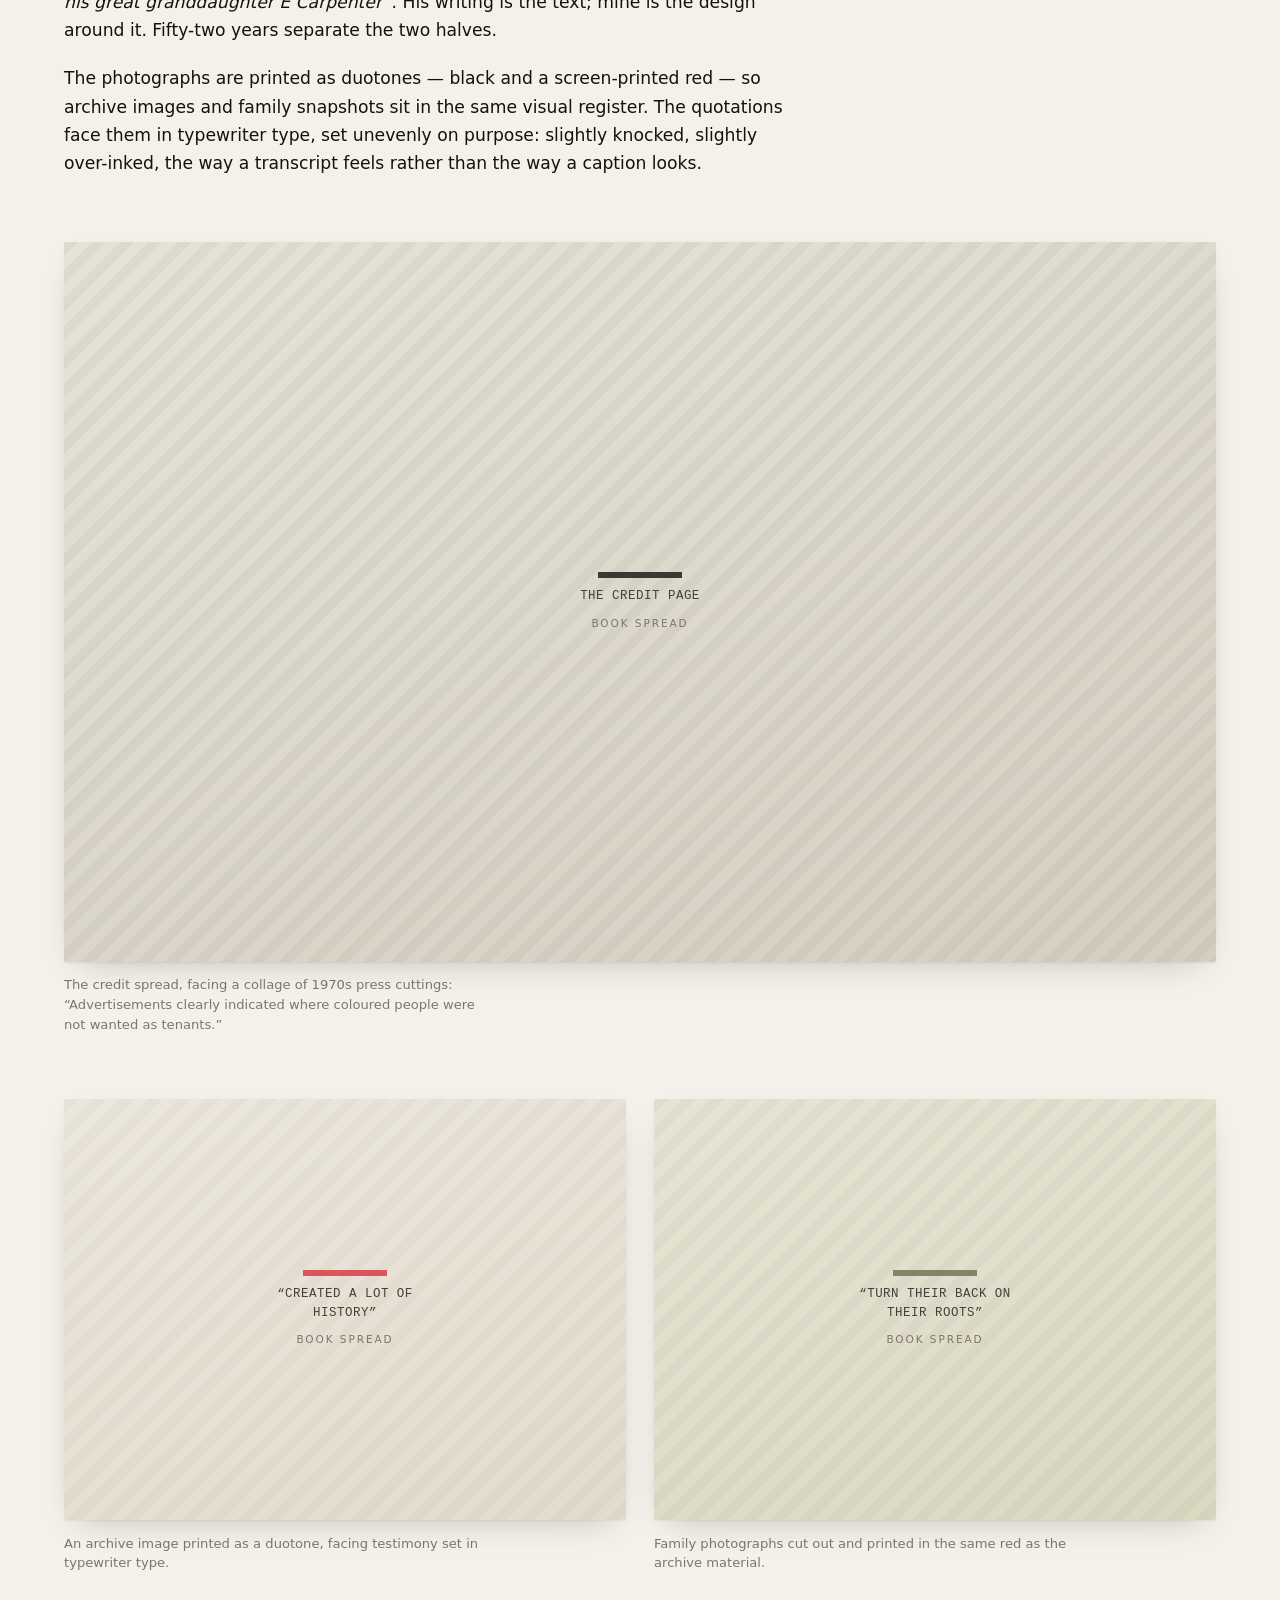
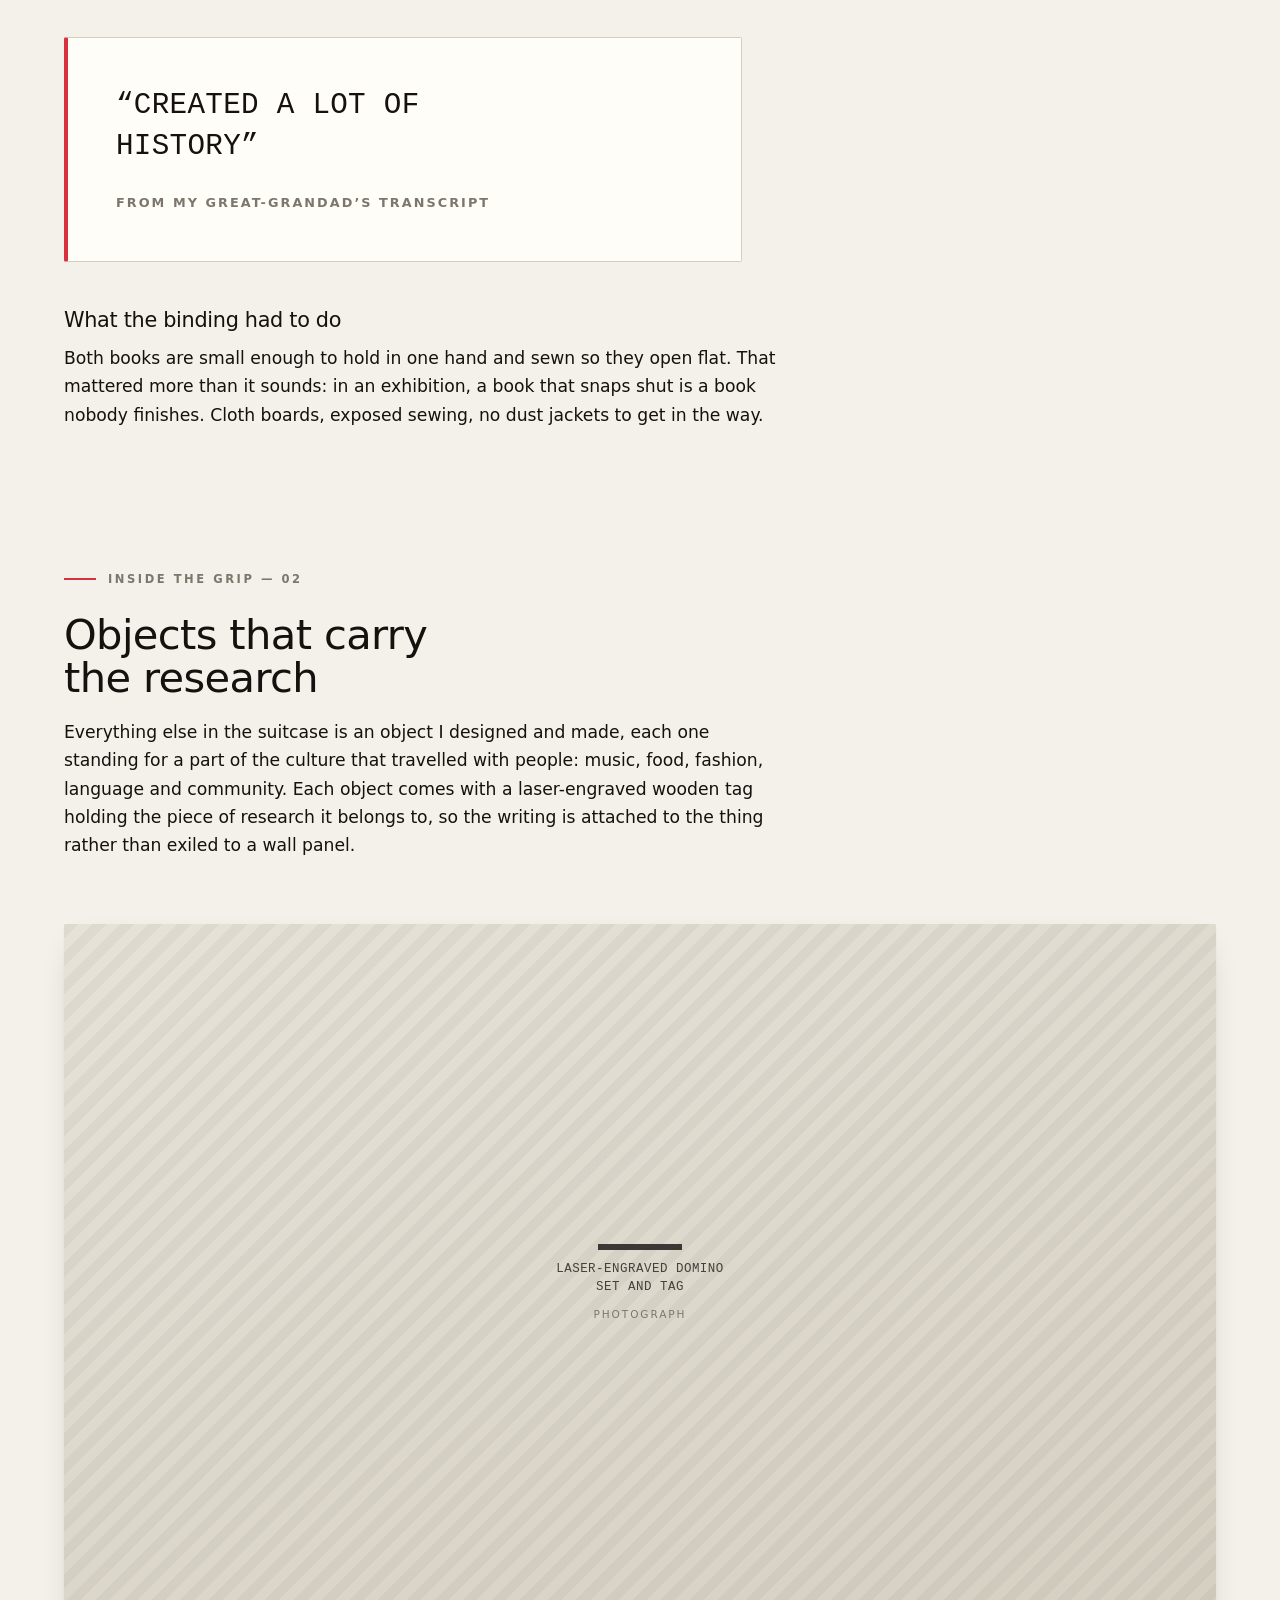
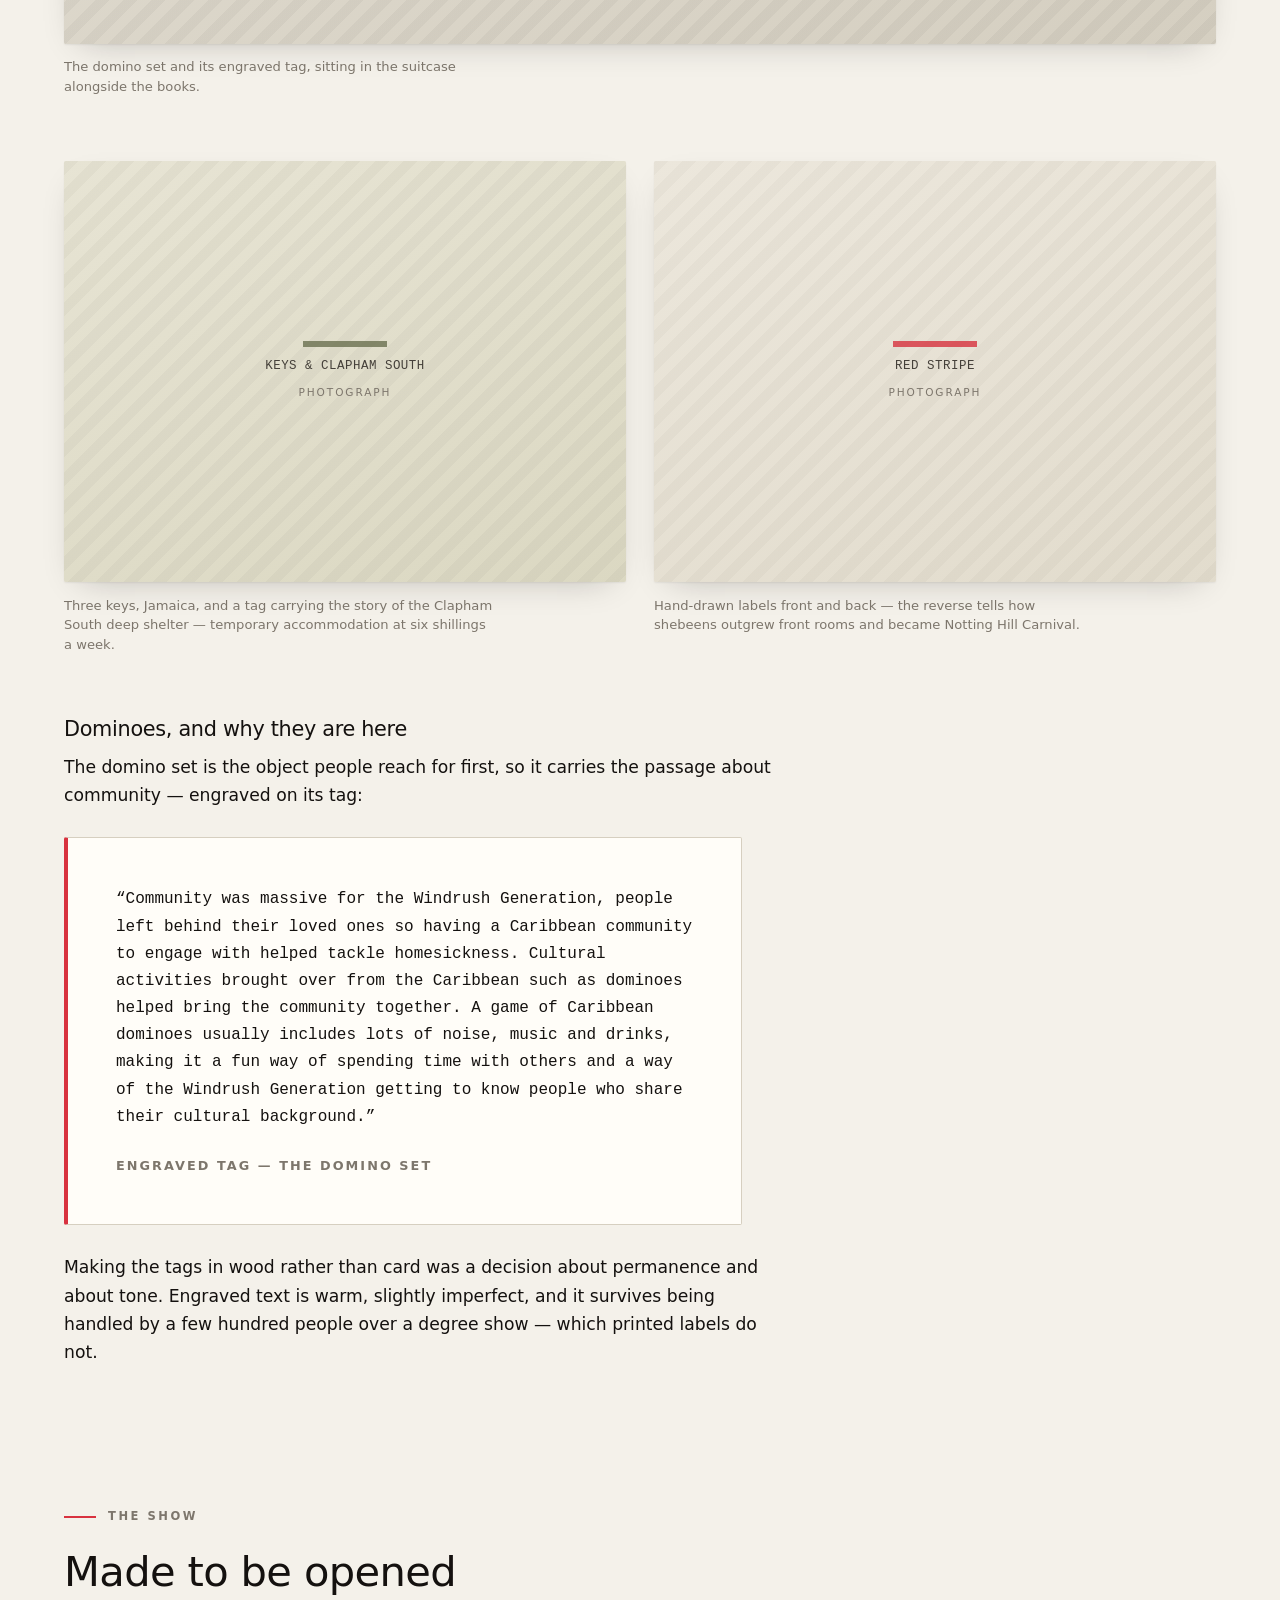
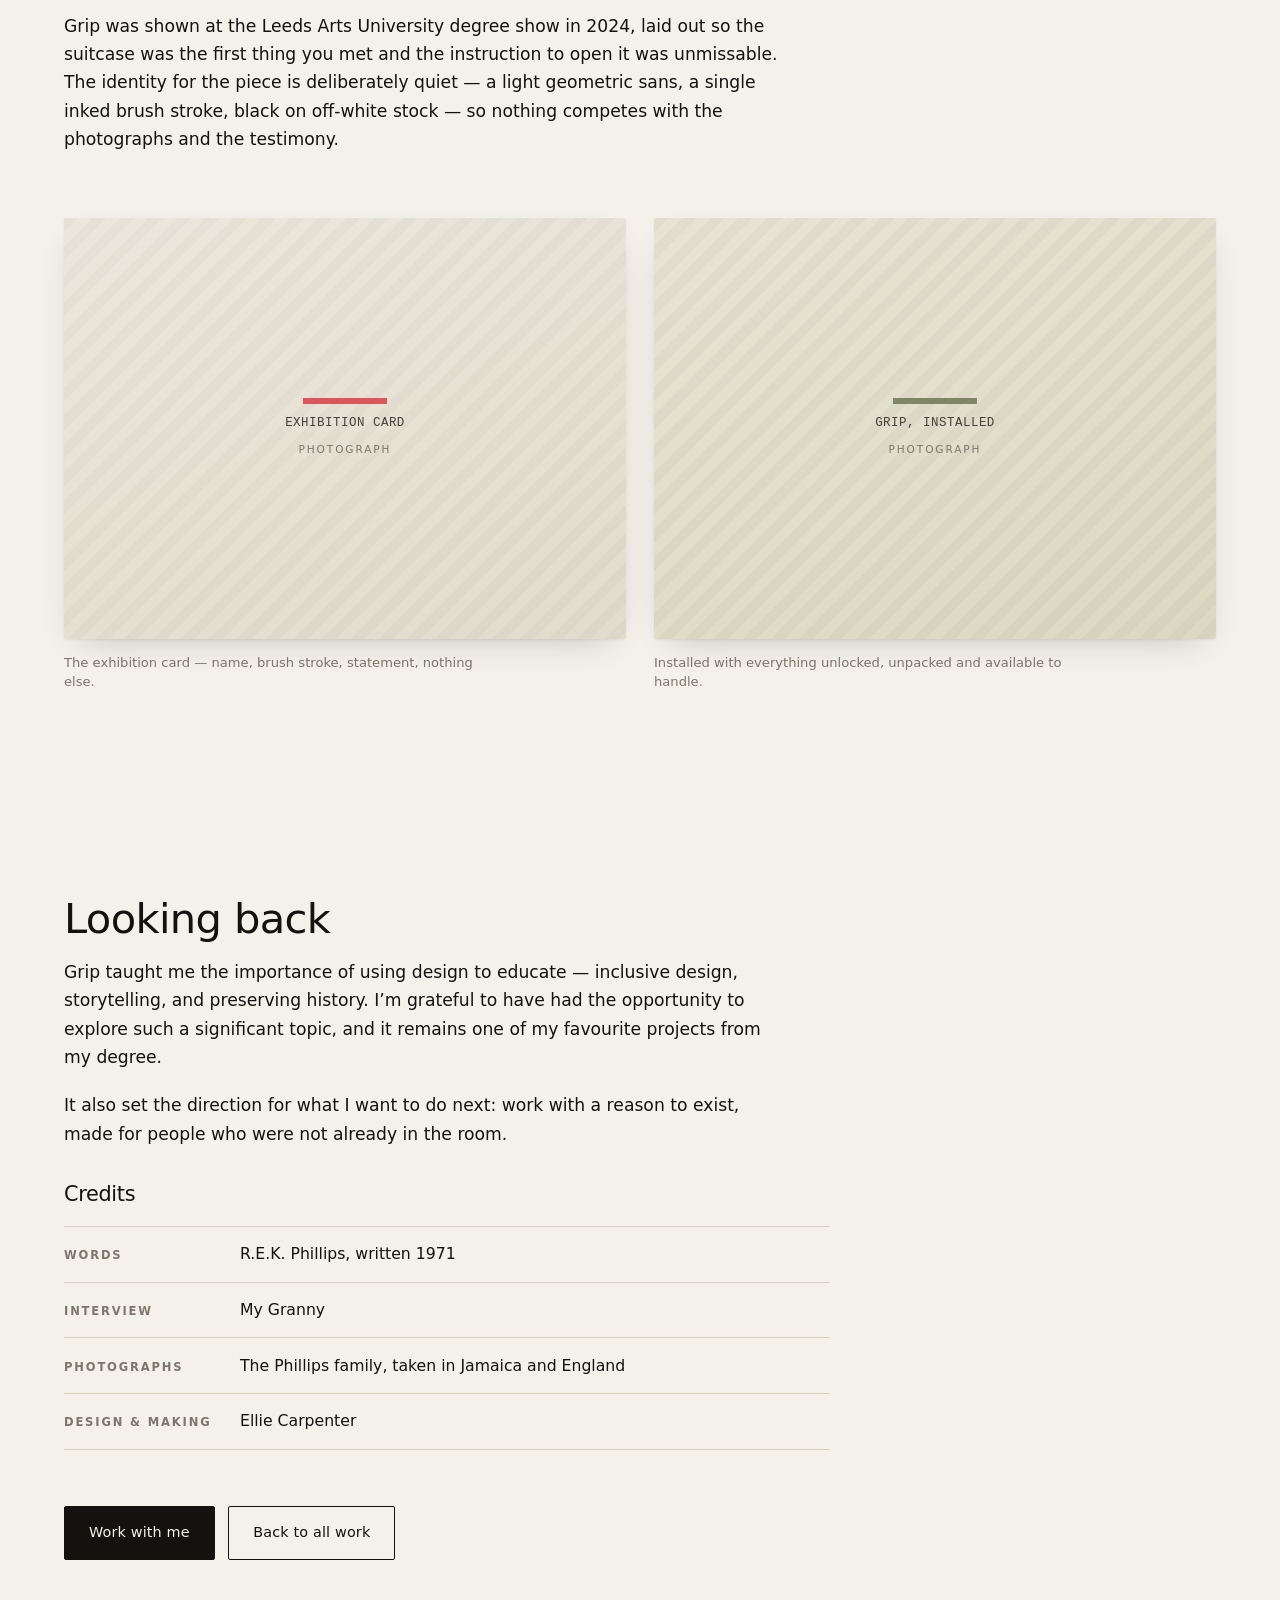
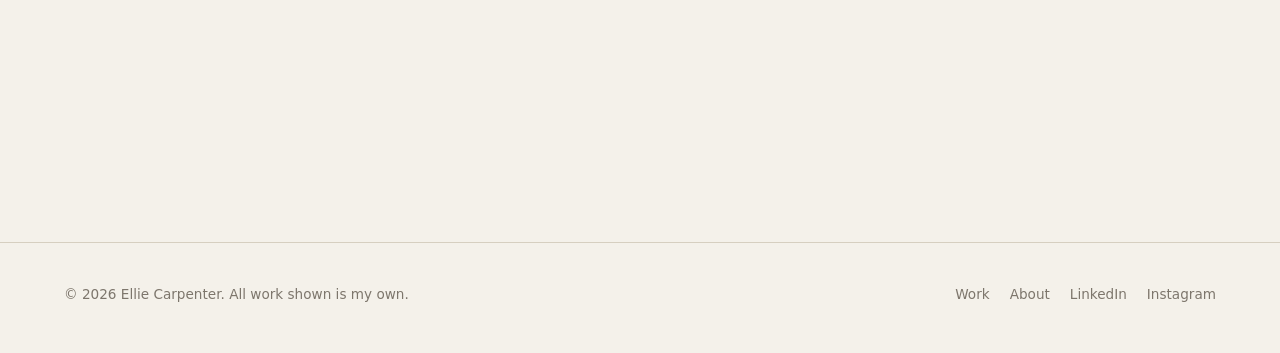
==== commit cf405e67: "Add paintings gallery and credit R.E.K. Phillips The site previously covered only Grip, which under-" ====
--- a/projects/grip.html
+++ b/projects/grip.html
@@ -4,7 +4,7 @@
 <meta charset="utf-8">
 <meta name="viewport" content="width=device-width, initial-scale=1">
 <title>Grip — Ellie Carpenter</title>
-<meta name="description" content="Grip: an interactive educational body of work exploring the experiences of the Windrush Generation, held inside a vintage suitcase. Final major project, Leeds Arts University, 2024.">
+<meta name="description" content="Grip: an interactive educational body of work on the Windrush Generation, held inside a vintage suitcase. Words by R.E.K. Phillips (1971), designed by Ellie Carpenter. Leeds Arts University, 2024.">
 <meta name="author" content="Ellie Carpenter">
 
 <meta property="og:type" content="article">
@@ -121,10 +121,29 @@
       <div class="column">
       <h2>The brief I set myself</h2>
       <p>
-        On 22 June 1948, HMT Empire Windrush docked at Tilbury. The people who arrived on it, and
-        the many thousands who followed from the Caribbean over the next two decades, rebuilt
-        post-war Britain and reshaped its culture &mdash; its music, food, fashion, language and
-        sense of community. That history is not always taught, and a lot of people meet the word
+        The introduction printed inside the lid of the suitcase is where the project starts,
+        and it is the first thing anyone reads:
+      </p>
+
+      <div class="pullquote" style="margin-block:1.75rem">
+        <blockquote>
+          <p style="font-size:1rem;line-height:1.7;max-width:62ch">
+            &ldquo;HMT Empire Windrush was a ship that arrived at the Port of Tilbury on the 21st
+            June 1948, carrying 1027 passengers on a voyage from Jamaica to London. The ship
+            carried 492 Caribbean migrants, many of them veterans of the Second World War, who
+            were invited by the British Government to rebuild the country after WW2&hellip;
+            Known as the Windrush Generation, Caribbean people continued to immigrate to the UK
+            between 1948 and 1971 and settled across the country, with the largest areas of
+            Caribbean settlement being in Brixton, South London. The Windrush Generation has
+            massively influenced British culture in terms of music, food, clothing and continues
+            to to this day.&rdquo;
+          </p>
+        </blockquote>
+        <cite>Printed inside the lid of the grip</cite>
+      </div>
+
+      <p>
+        That history is not always taught, and a lot of people meet the word
         &lsquo;Windrush&rsquo; only through a scandal rather than through the lives behind it.
       </p>
       <p>
@@ -165,10 +184,17 @@
         <p class="eyebrow">Inside the grip &mdash; 01</p>
         <h2>Two books, made from my own family</h2>
         <p>
-          The books are the heart of it. Both are hand-bound in cloth and built from my family
-          photographs, set against testimony I gathered myself: an interview with my Granny, and
-          my Great-Grandad&rsquo;s transcripts from a talk he gave at Scotland Yard about racial
-          integration.
+          The books are the heart of it. Both are hand-bound in cloth and built from Phillips
+          family photographs taken in Jamaica and England, set against testimony from my own
+          family: an interview with my Granny, and the words of my great-grandfather,
+          <strong>R.E.K. Phillips</strong>, written in 1971 &mdash; his transcripts from a talk
+          he gave at Scotland Yard about racial integration.
+        </p>
+        <p>
+          The credit page states it plainly: the book explores the Jamaican experience of the
+          Windrush <em>&ldquo;using the words of R.E.K. Phillips written in 1971 and the
+          illustrations of his great granddaughter E Carpenter&rdquo;</em>. His writing is the
+          text; mine is the design around it. Fifty-two years separate the two halves.
         </p>
         <p>
           The photographs are printed as duotones &mdash; black and a screen-printed red &mdash;
@@ -176,6 +202,21 @@
           face them in typewriter type, set unevenly on purpose: slightly knocked, slightly
           over-inked, the way a transcript feels rather than the way a caption looks.
         </p>
+      </div>
+
+      <div class="figures">
+        <div class="figure-block">
+          <figure>
+            <div class="frame frame--wide frame--zoomable frame--ink">
+              <div class="frame__placeholder"><span>The credit page</span><small>Book spread</small></div>
+              <img src="../assets/images/grip-book-credit.jpg" alt="The book's credit spread, naming R.E.K. Phillips as the author of the 1971 words and E Carpenter as illustrator, facing a collaged newspaper page." loading="lazy" data-caption="The credit spread — R.E.K. Phillips, 1971, with illustrations by his great-granddaughter.">
+            </div>
+            <figcaption>
+              The credit spread, facing a collage of 1970s press cuttings: &ldquo;Advertisements
+              clearly indicated where coloured people were not wanted as tenants.&rdquo;
+            </figcaption>
+          </figure>
+        </div>
       </div>
 
       <div class="figures figures--two">
@@ -241,6 +282,34 @@
               <img src="../assets/images/grip-dominoes.jpg" alt="A laser-engraved wooden domino set in a fitted box inside the suitcase, with an engraved interpretation tag resting above it." loading="lazy" data-caption="The domino set and its engraved tag, in the suitcase.">
             </div>
             <figcaption>The domino set and its engraved tag, sitting in the suitcase alongside the books.</figcaption>
+          </figure>
+        </div>
+      </div>
+
+      <div class="figures figures--two">
+        <div class="figure-block">
+          <figure>
+            <div class="frame frame--spread frame--zoomable frame--olive">
+              <div class="frame__placeholder"><span>Keys &amp; Clapham South</span><small>Photograph</small></div>
+              <img src="../assets/images/grip-keyring.jpg" alt="A laser-cut keyring: wooden keys, a Jamaica-shaped tag painted with the flag, and a round tag engraved with the history of the Clapham South deep shelter." loading="lazy" data-caption="The keyring — Jamaica, three keys, and the Clapham South shelter engraved on the tag.">
+            </div>
+            <figcaption>
+              Three keys, Jamaica, and a tag carrying the story of the Clapham South deep
+              shelter &mdash; temporary accommodation at six shillings a week.
+            </figcaption>
+          </figure>
+        </div>
+
+        <div class="figure-block">
+          <figure>
+            <div class="frame frame--spread frame--zoomable">
+              <div class="frame__placeholder"><span>Red Stripe</span><small>Photograph</small></div>
+              <img src="../assets/images/grip-red-stripe.jpg" alt="Two beer bottles with hand-drawn Red Stripe labels; the reverse label tells the history of shebeens and Notting Hill Carnival." loading="lazy" data-caption="Red Stripe — the back label carries the history of shebeens and Notting Hill Carnival.">
+            </div>
+            <figcaption>
+              Hand-drawn labels front and back &mdash; the reverse tells how shebeens outgrew
+              front rooms and became Notting Hill Carnival.
+            </figcaption>
           </figure>
         </div>
       </div>
@@ -331,6 +400,26 @@
         made for people who were not already in the room.
       </p>
 
+      <h3>Credits</h3>
+      <dl class="facts" style="margin-top:1.25rem">
+        <div>
+          <dt>Words</dt>
+          <dd>R.E.K. Phillips, written 1971</dd>
+        </div>
+        <div>
+          <dt>Interview</dt>
+          <dd>My Granny</dd>
+        </div>
+        <div>
+          <dt>Photographs</dt>
+          <dd>The Phillips family, taken in Jamaica and England</dd>
+        </div>
+        <div>
+          <dt>Design &amp; making</dt>
+          <dd>Ellie Carpenter</dd>
+        </div>
+      </dl>
+
       <div style="margin-top:clamp(2.5rem,6vw,3.5rem);display:flex;flex-wrap:wrap;gap:.85rem">
         <a class="btn" href="../index.html#contact">Work with me</a>
         <a class="btn btn--ghost" href="../index.html#work">Back to all work</a>
--- a/assets/css/style.css
+++ b/assets/css/style.css
@@ -639,6 +639,38 @@
   display: block;
 }
 
+/* ---------- 10b. Gallery ---------- */
+/* Paintings hang rather than link: each frame opens in the lightbox
+   instead of navigating, so these are figures, not cards. */
+
+.gallery {
+  display: grid;
+  gap: clamp(1.75rem, 3.5vw, 3rem);
+}
+.gallery--major { grid-template-columns: repeat(auto-fit, minmax(min(100%, 400px), 1fr)); }
+.gallery--studies { grid-template-columns: repeat(auto-fit, minmax(min(100%, 230px), 1fr)); }
+
+.gallery figure { margin: 0; }
+.gallery .frame { transition: box-shadow .35s var(--ease), transform .35s var(--ease); }
+.gallery figure:hover .frame {
+  box-shadow: var(--shadow-lift);
+  transform: translateY(-4px);
+}
+
+.gallery h3 {
+  font-size: 1.2rem;
+  margin: 1.15rem 0 .25rem;
+}
+.gallery .meta {
+  font-family: var(--type);
+  font-size: .74rem;
+  letter-spacing: .08em;
+  text-transform: uppercase;
+  color: var(--ink-faint);
+  margin: 0;
+}
+.gallery figcaption { margin-top: .6rem; }
+
 /* ---------- 11. Quotes ---------- */
 /* Set in typewriter type, as the books were. */
 
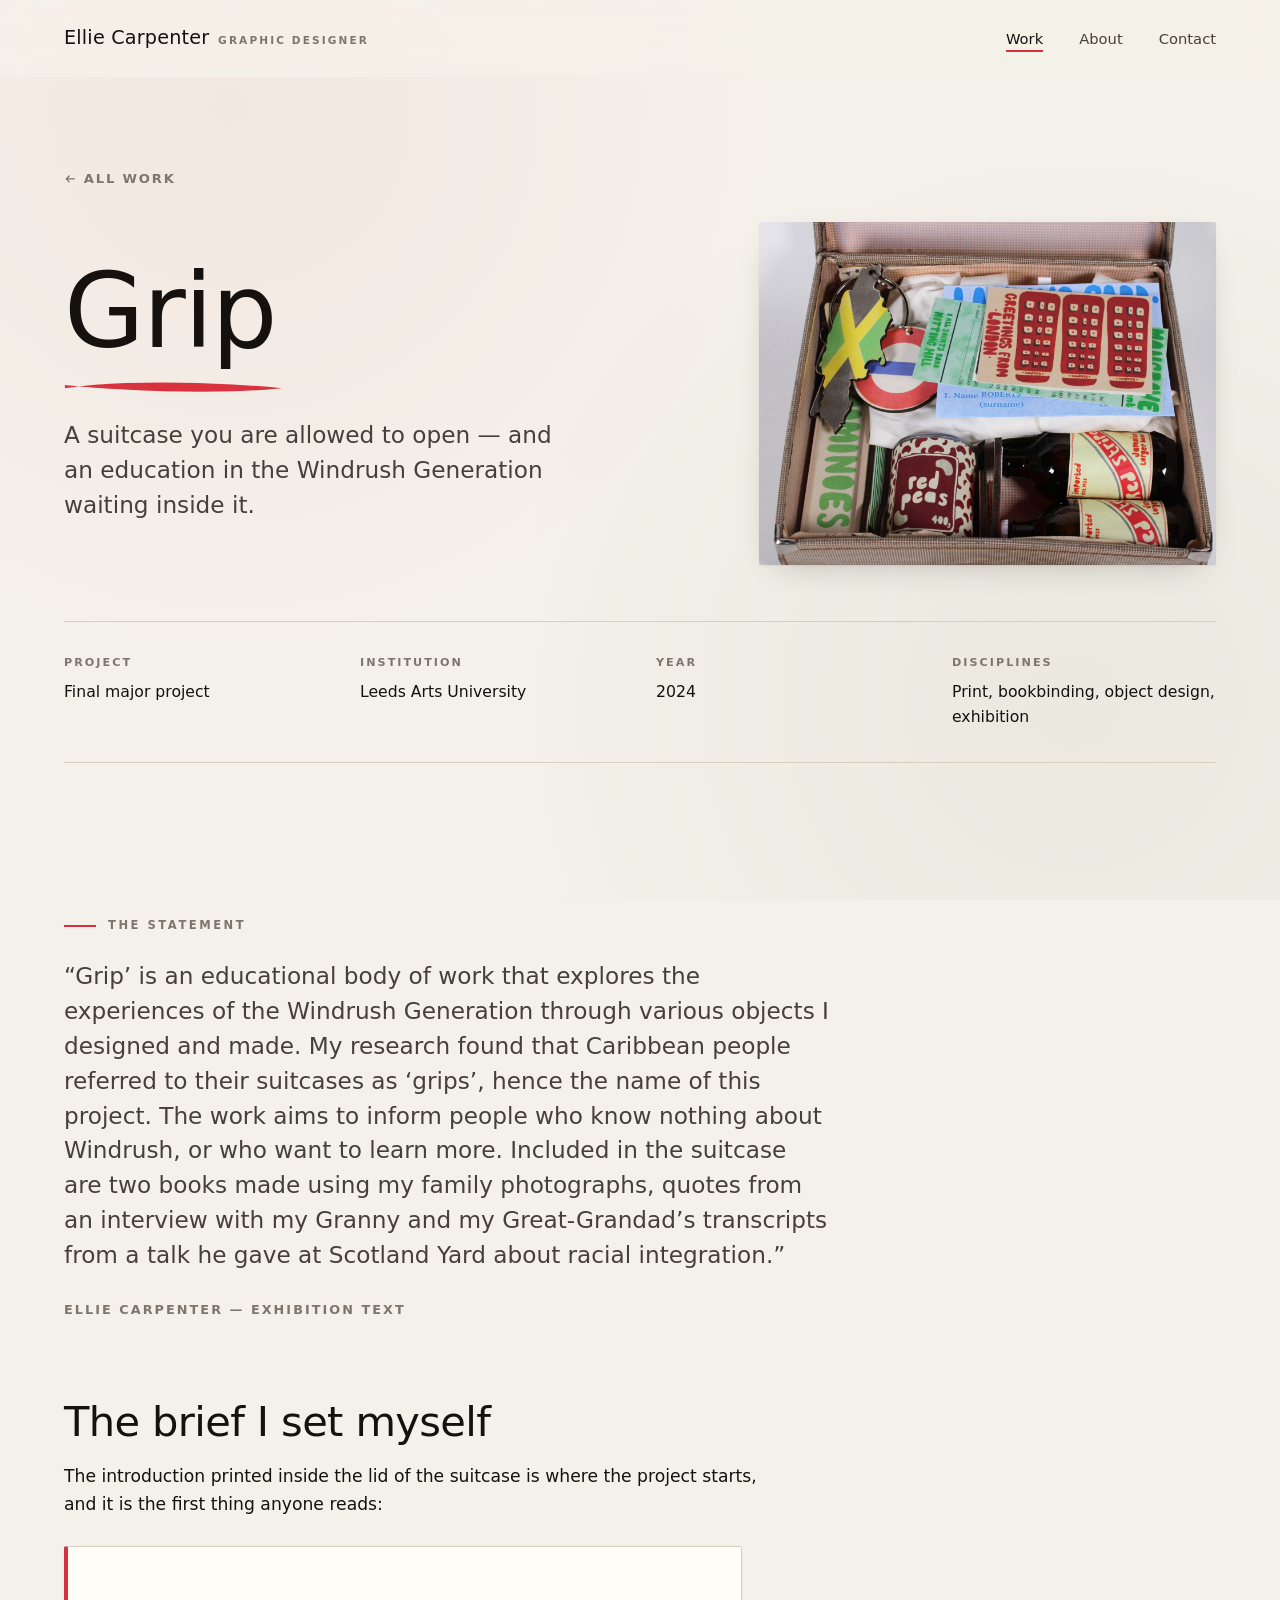
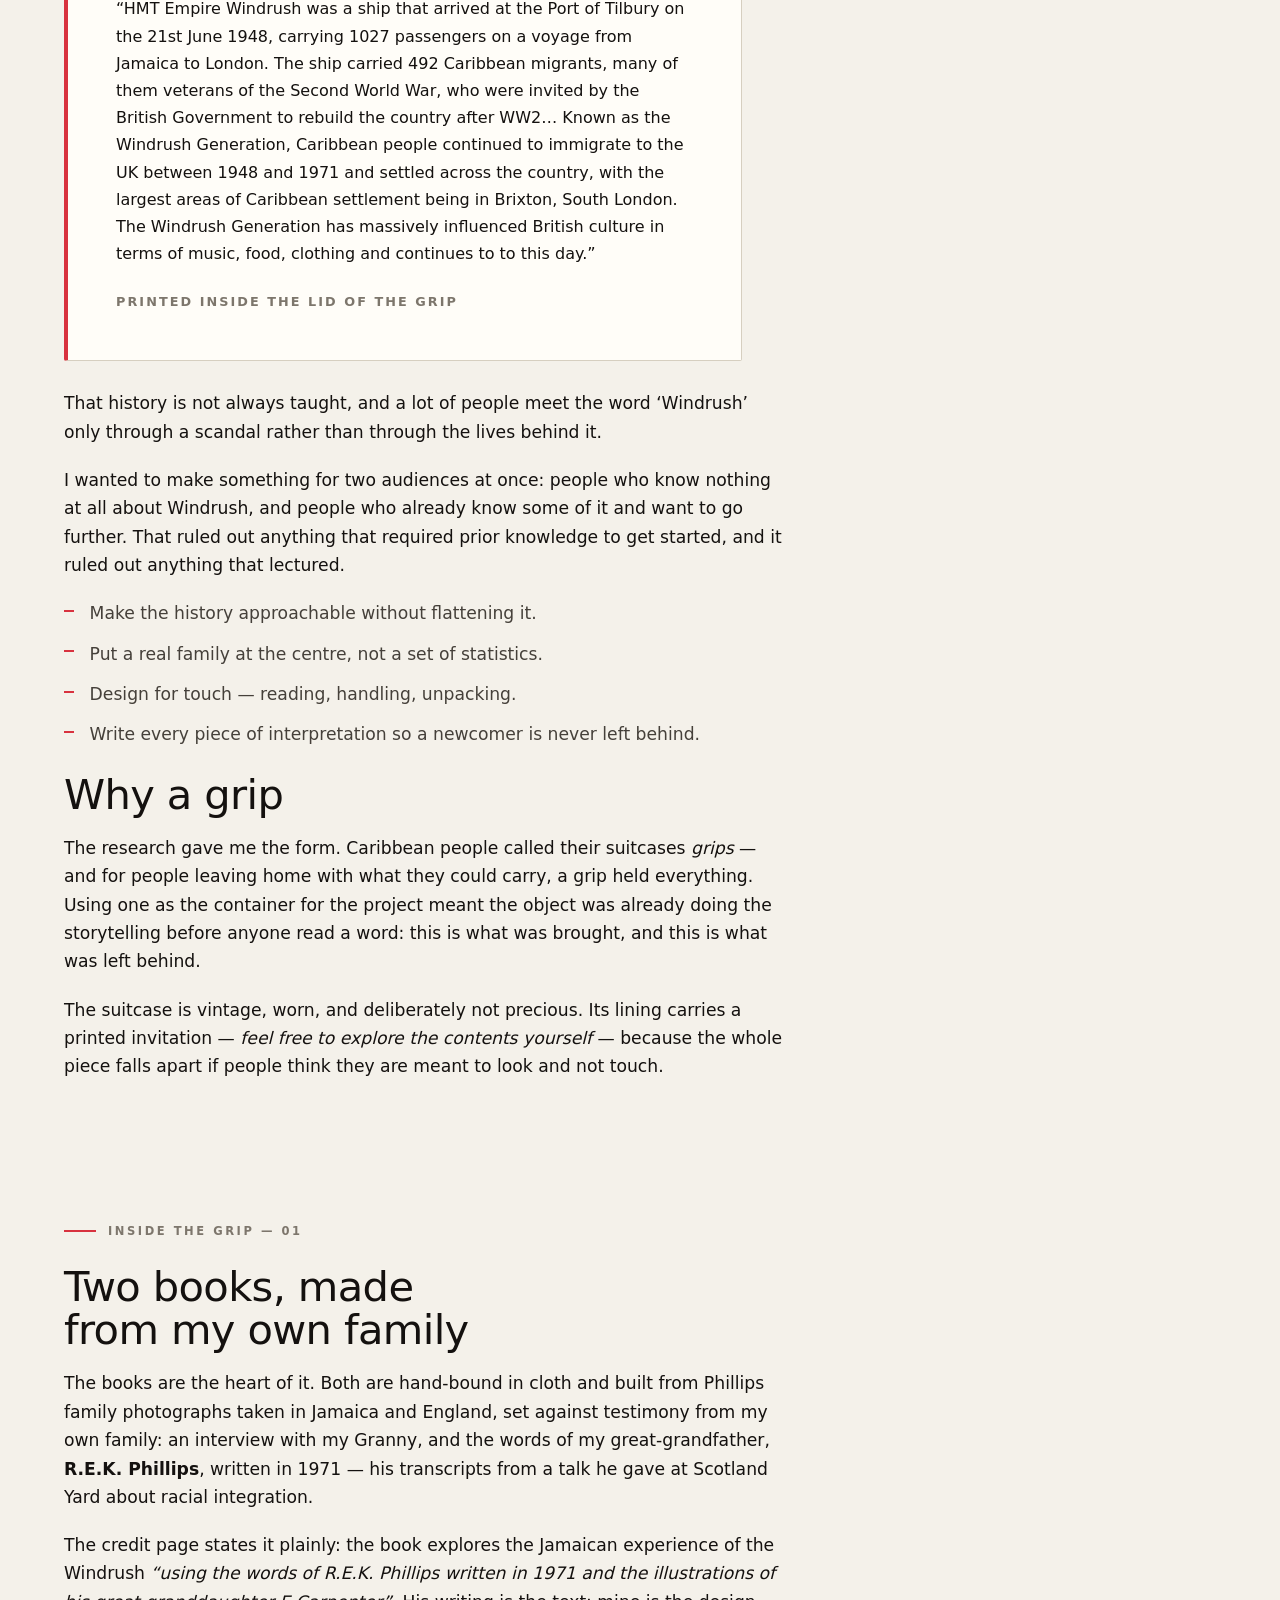
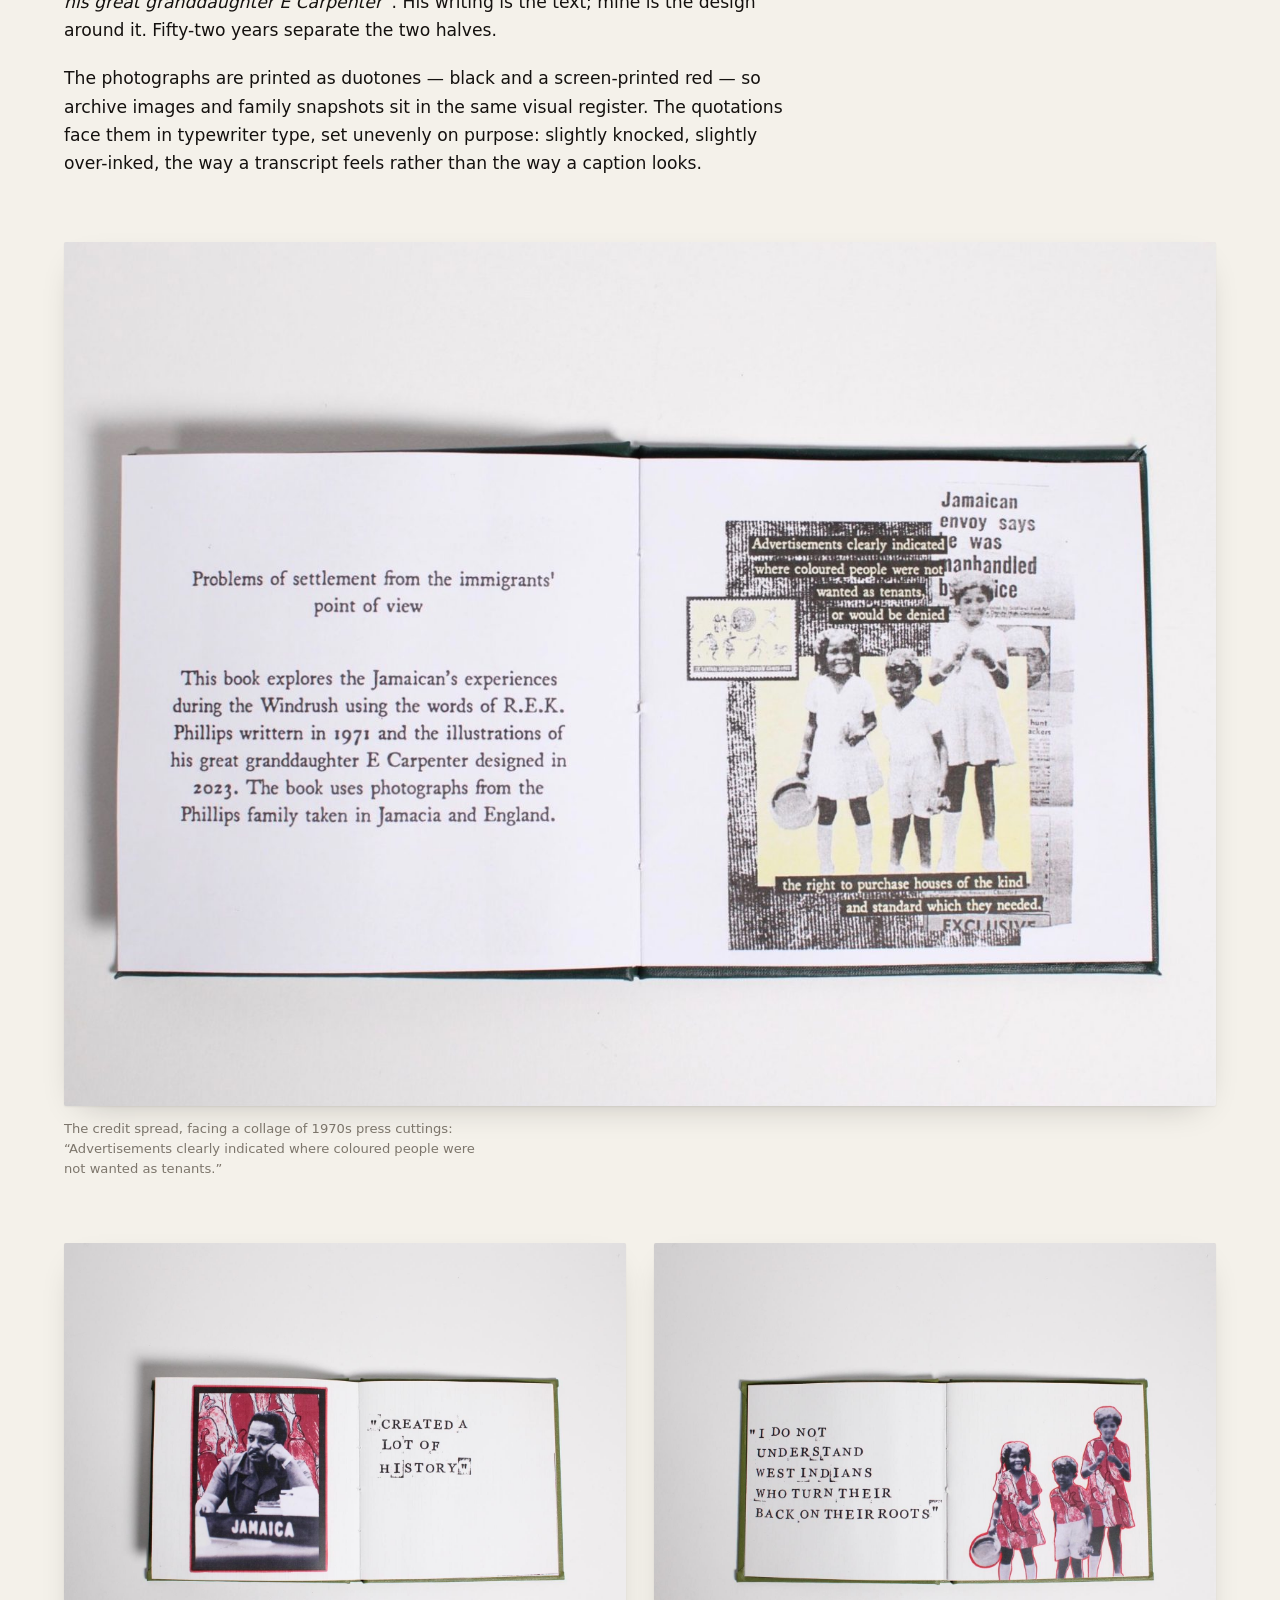
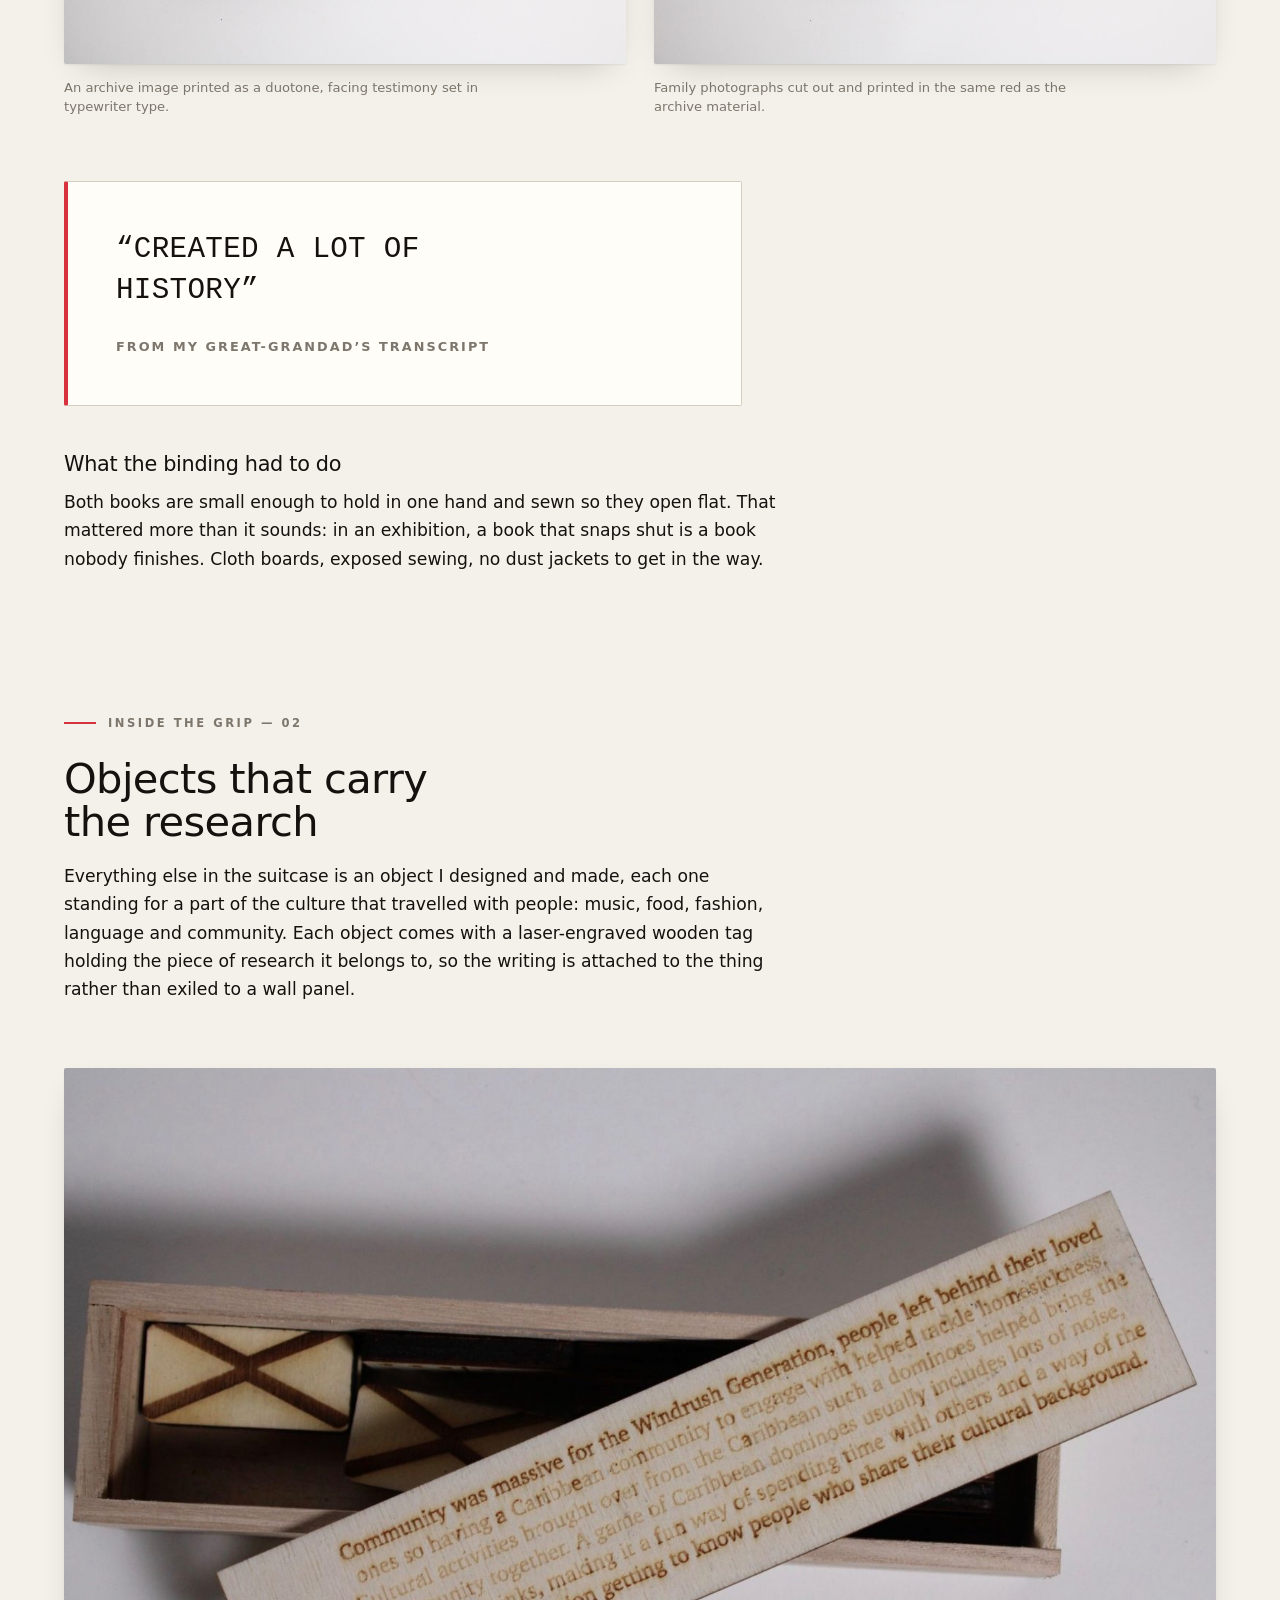
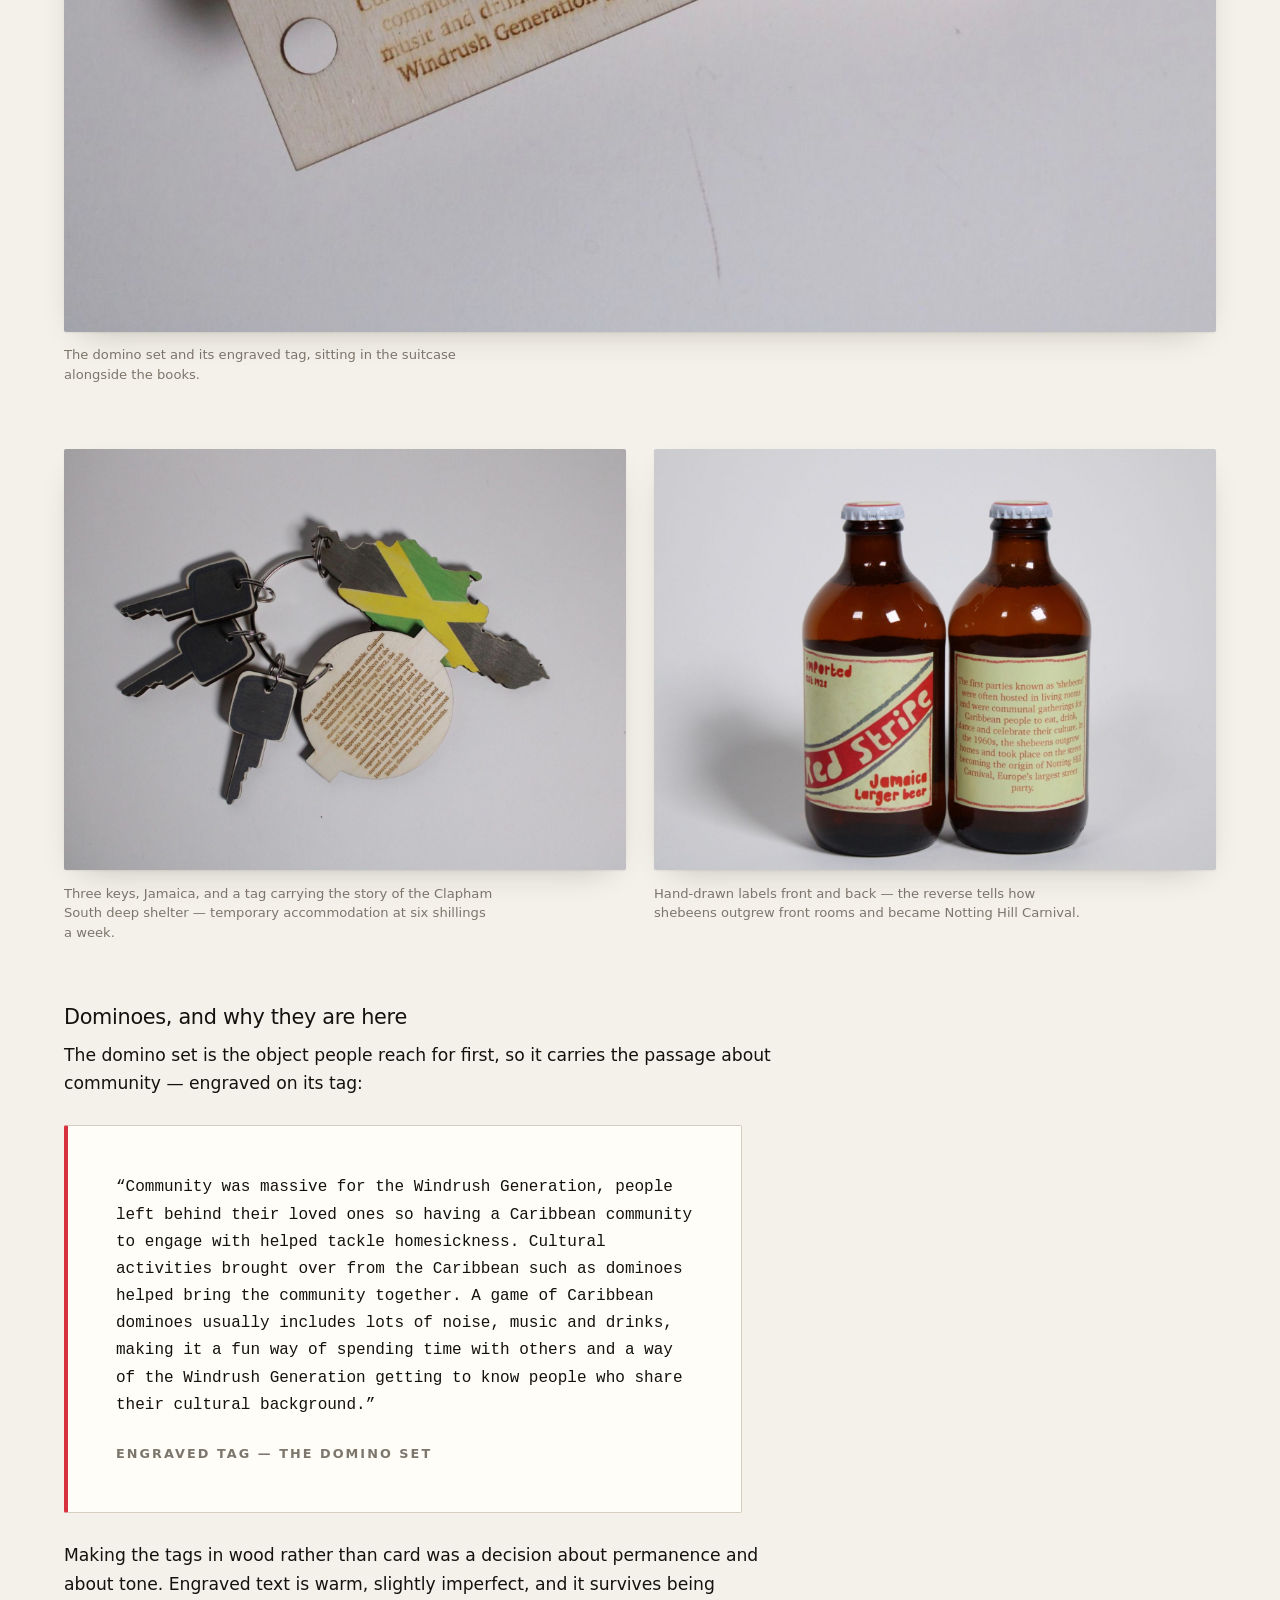
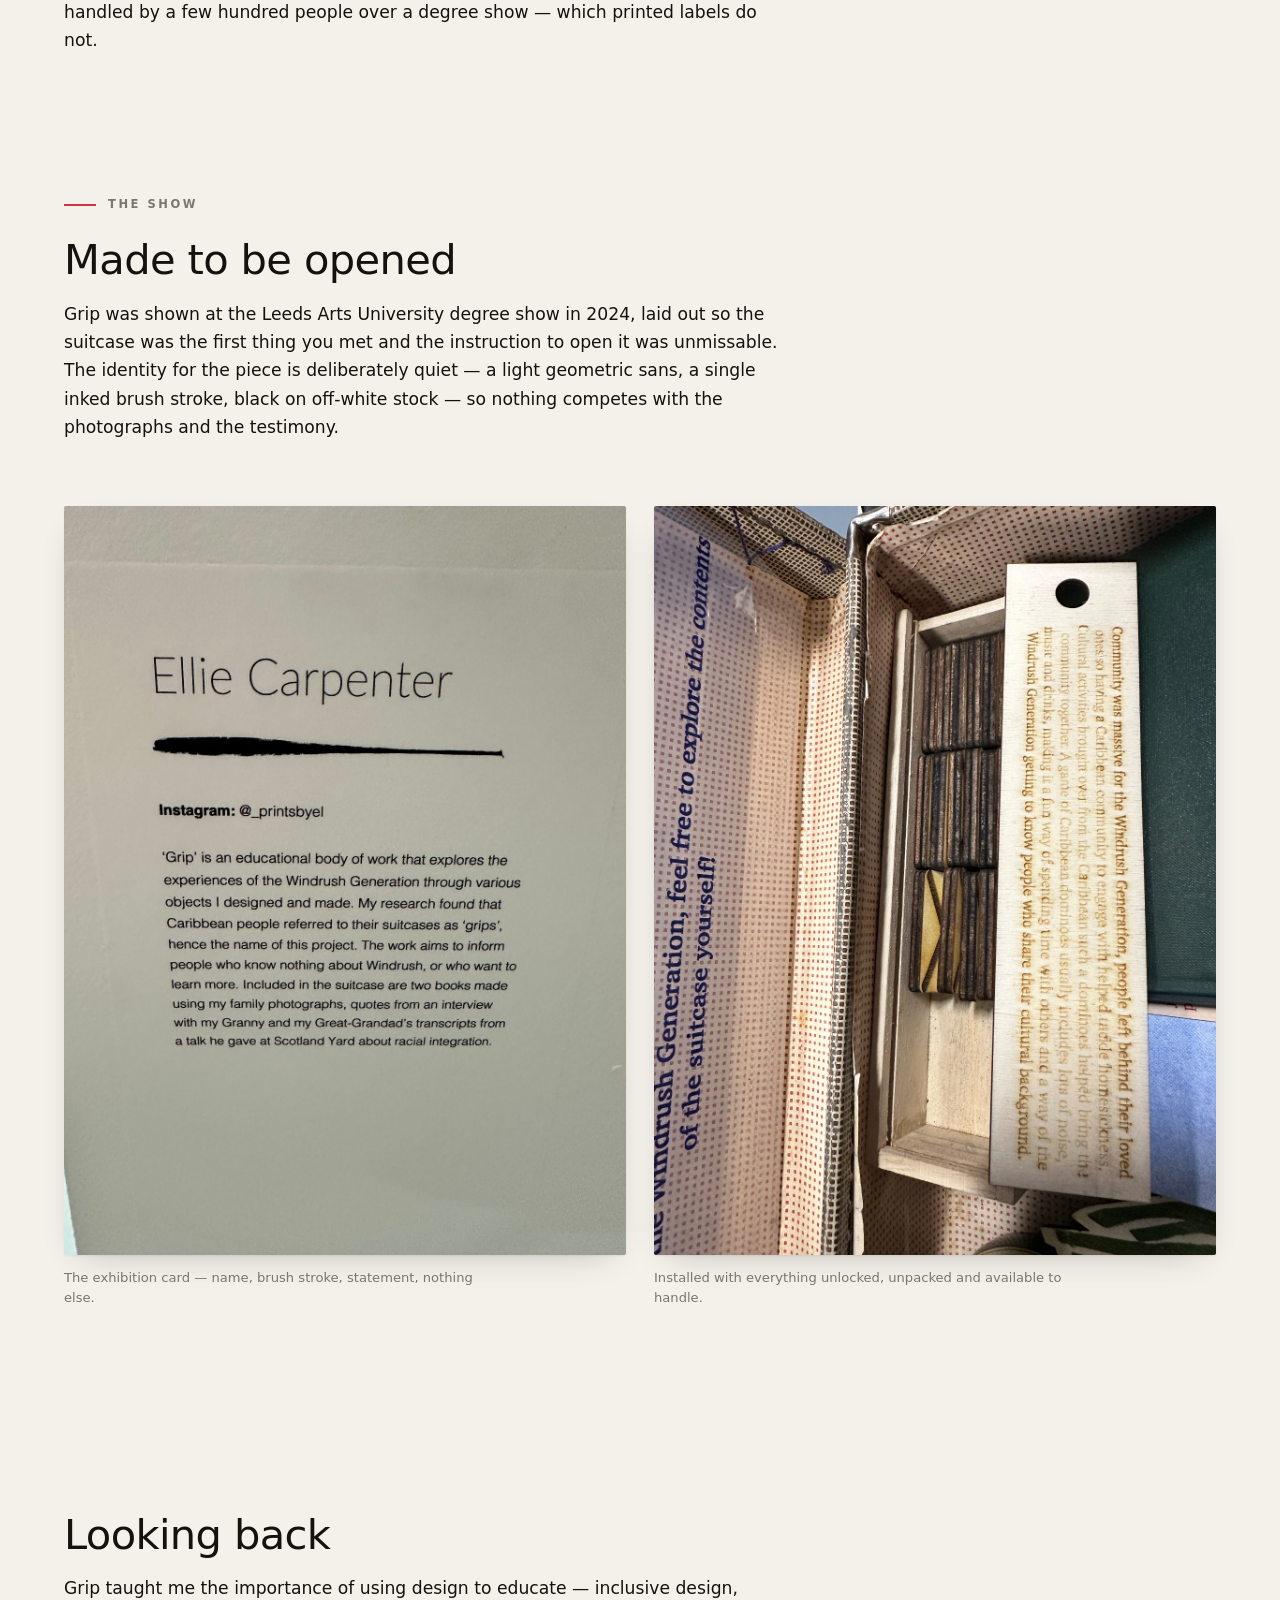
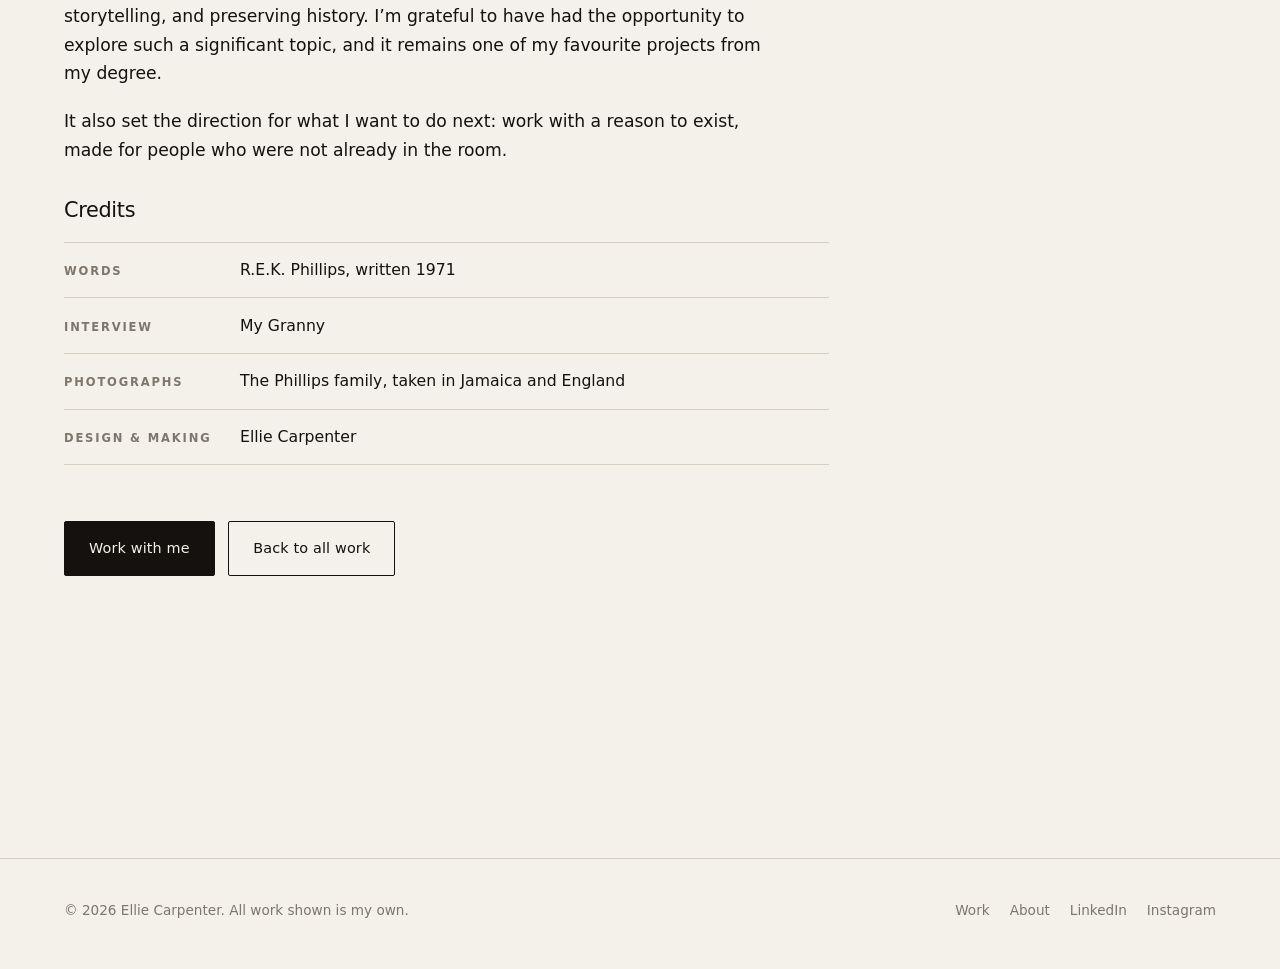
==== commit 7b19cd3d: "Add all photographs and correct the degree title I previously reported that images pasted into the c" ====
--- a/projects/grip.html
+++ b/projects/grip.html
@@ -207,7 +207,7 @@
       <div class="figures">
         <div class="figure-block">
           <figure>
-            <div class="frame frame--wide frame--zoomable frame--ink">
+            <div class="frame frame--spread frame--zoomable frame--ink">
               <div class="frame__placeholder"><span>The credit page</span><small>Book spread</small></div>
               <img src="../assets/images/grip-book-credit.jpg" alt="The book's credit spread, naming R.E.K. Phillips as the author of the 1971 words and E Carpenter as illustrator, facing a collaged newspaper page." loading="lazy" data-caption="The credit spread — R.E.K. Phillips, 1971, with illustrations by his great-granddaughter.">
             </div>
@@ -277,7 +277,7 @@
       <div class="figures">
         <div class="figure-block">
           <figure>
-            <div class="frame frame--wide frame--zoomable frame--ink">
+            <div class="frame frame--spread frame--zoomable frame--ink">
               <div class="frame__placeholder"><span>Laser-engraved domino set and tag</span><small>Photograph</small></div>
               <img src="../assets/images/grip-dominoes.jpg" alt="A laser-engraved wooden domino set in a fitted box inside the suitcase, with an engraved interpretation tag resting above it." loading="lazy" data-caption="The domino set and its engraved tag, in the suitcase.">
             </div>
@@ -363,7 +363,7 @@
       <div class="figures figures--two">
         <div class="figure-block">
           <figure>
-            <div class="frame frame--spread frame--zoomable">
+            <div class="frame frame--tall frame--zoomable">
               <div class="frame__placeholder"><span>Exhibition card</span><small>Photograph</small></div>
               <img src="../assets/images/grip-exhibition-card.jpg" alt="The printed exhibition card for Grip: Ellie Carpenter's name, an inked brush stroke, and the project statement." loading="lazy" data-caption="The exhibition card — name, brush stroke, statement.">
             </div>
@@ -373,7 +373,7 @@
 
         <div class="figure-block">
           <figure>
-            <div class="frame frame--spread frame--zoomable frame--olive">
+            <div class="frame frame--tall frame--zoomable frame--olive">
               <div class="frame__placeholder"><span>Grip, installed</span><small>Photograph</small></div>
               <img src="../assets/images/grip-installation.jpg" alt="Grip installed at the degree show, the suitcase open with its contents laid out." loading="lazy" data-caption="Grip installed at the 2024 degree show.">
             </div>
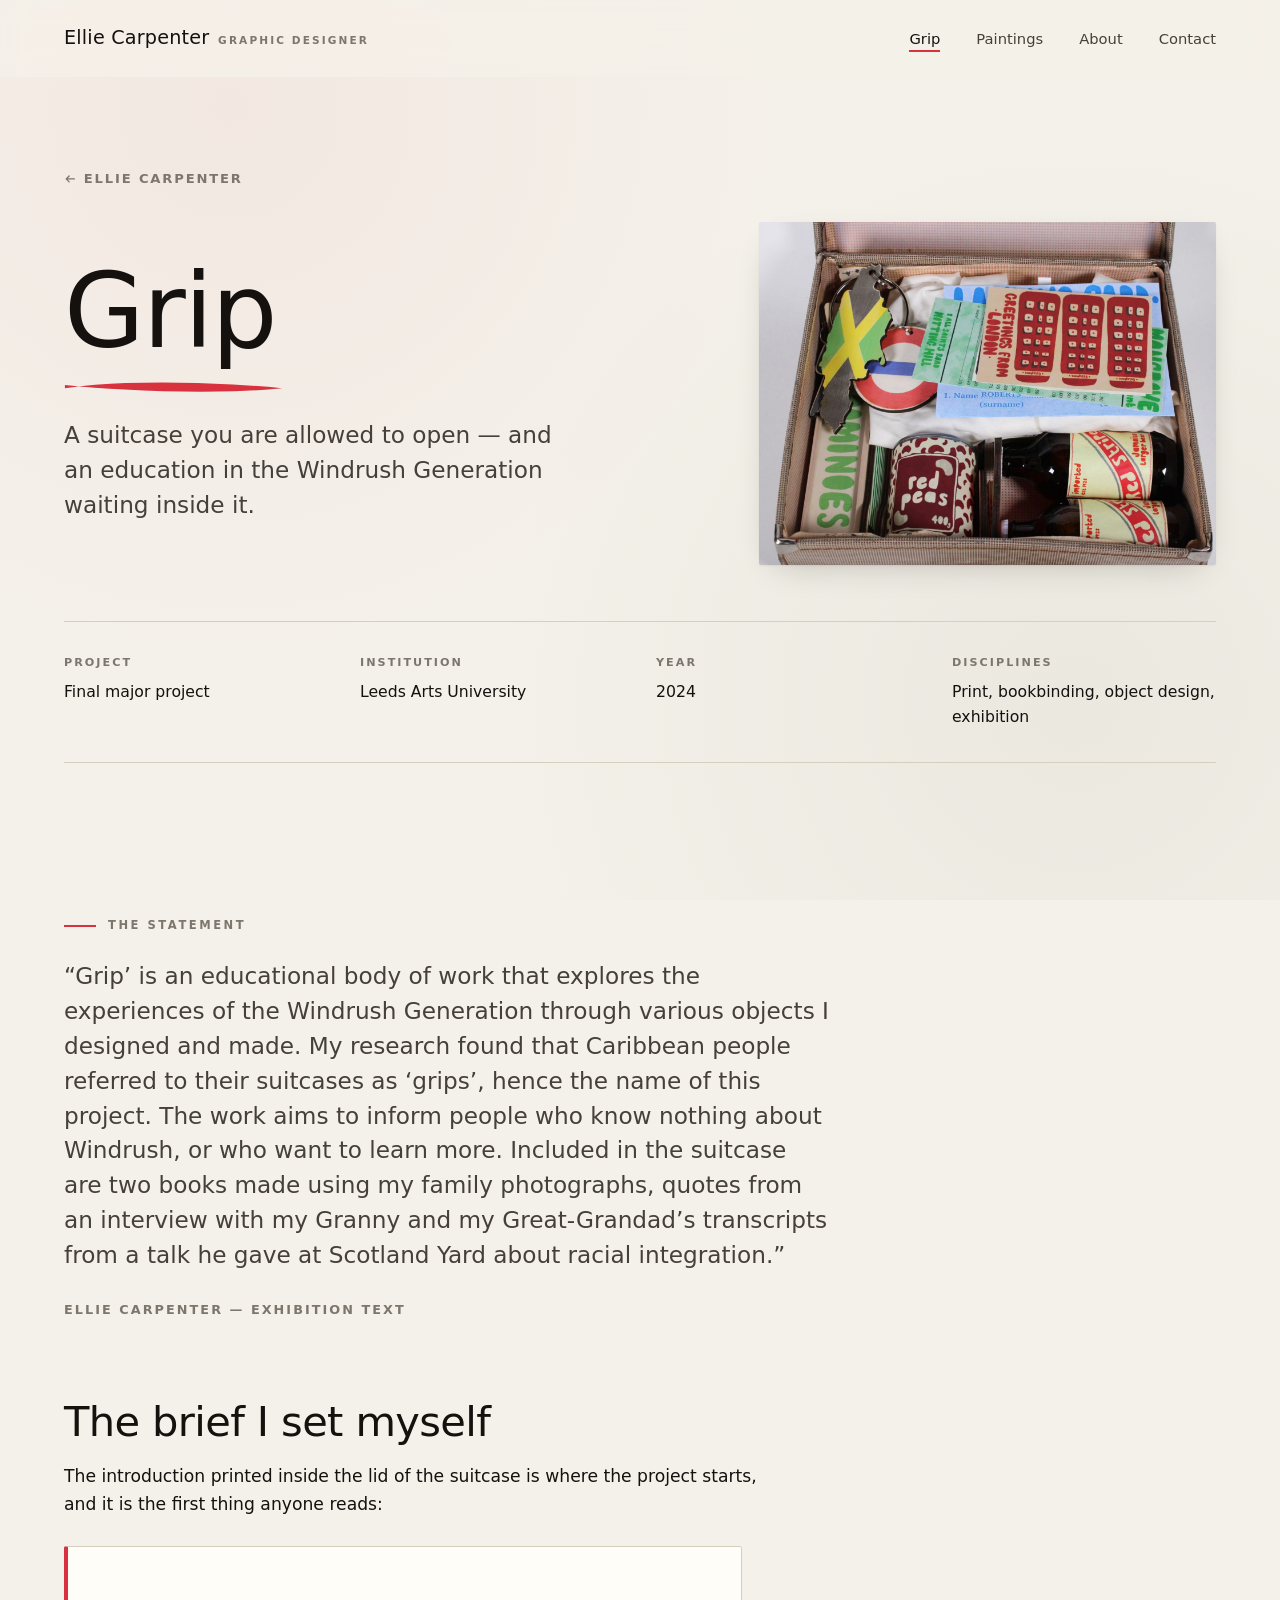
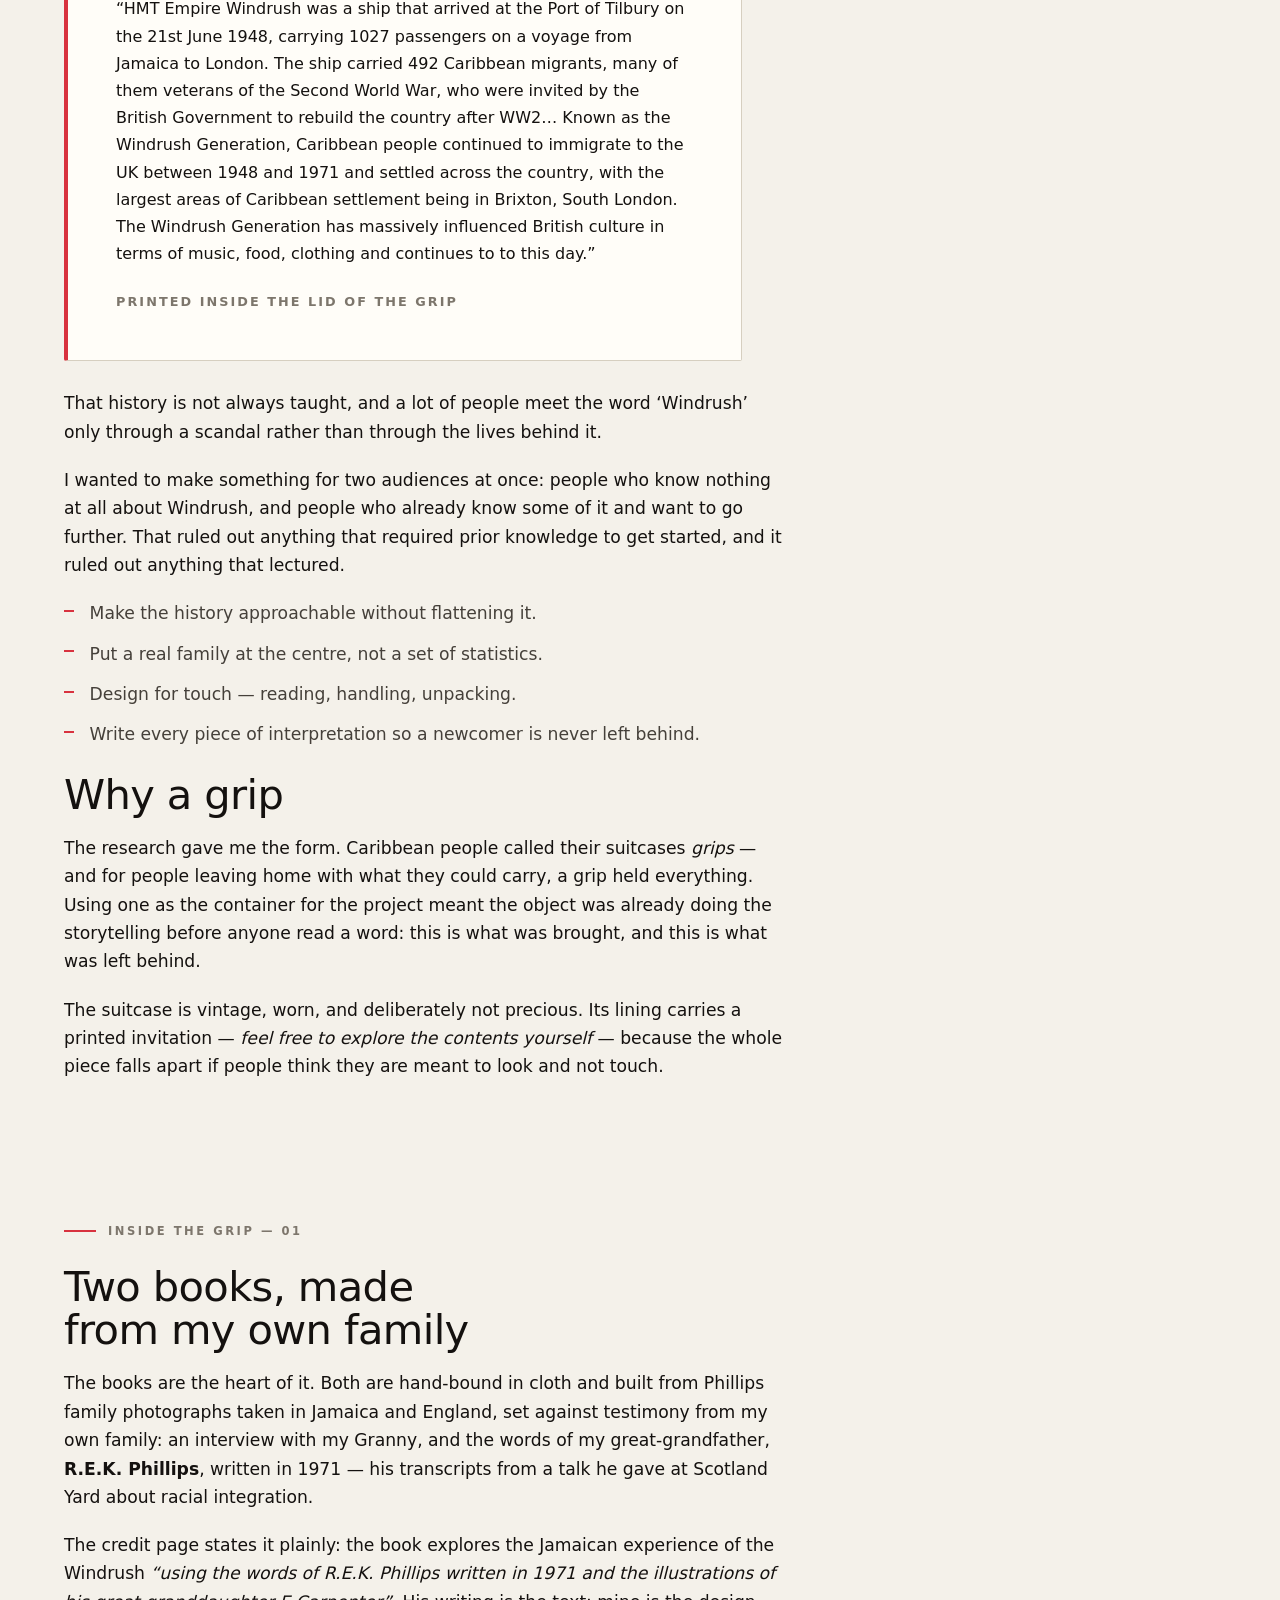
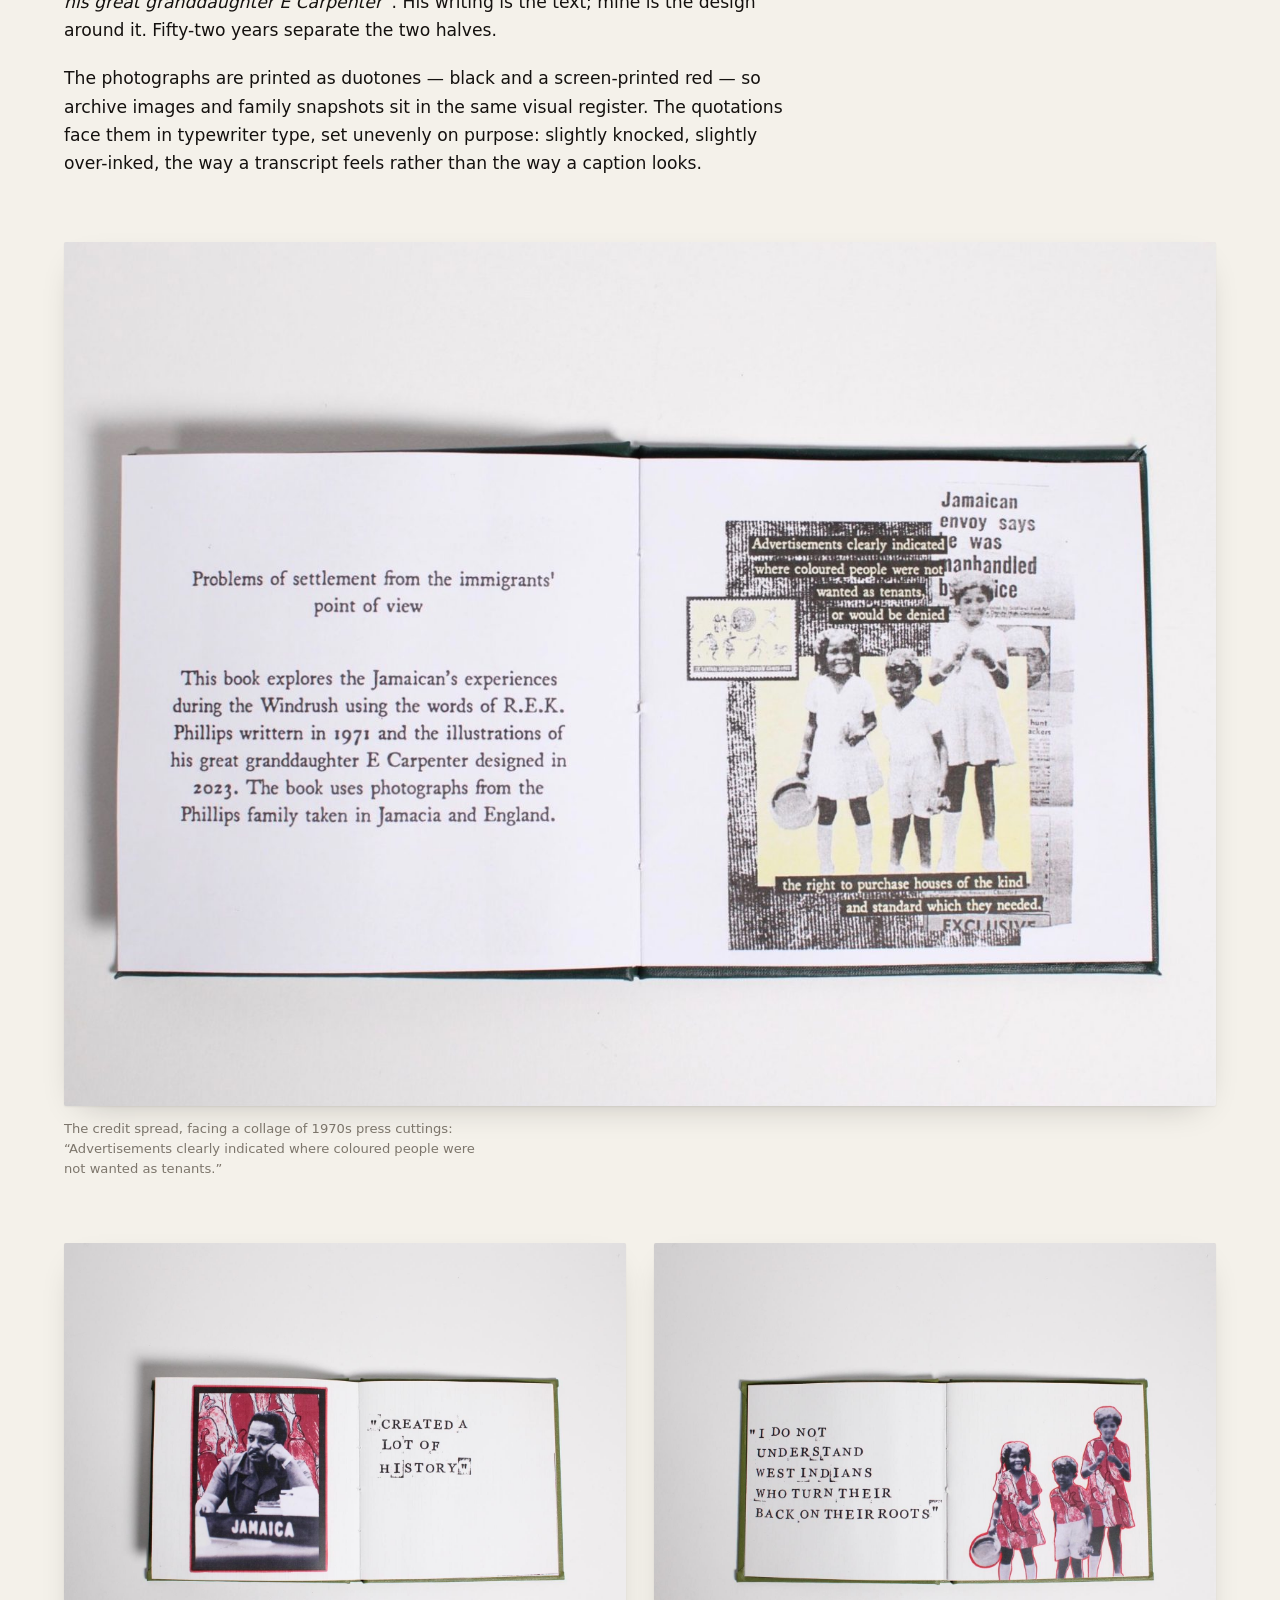
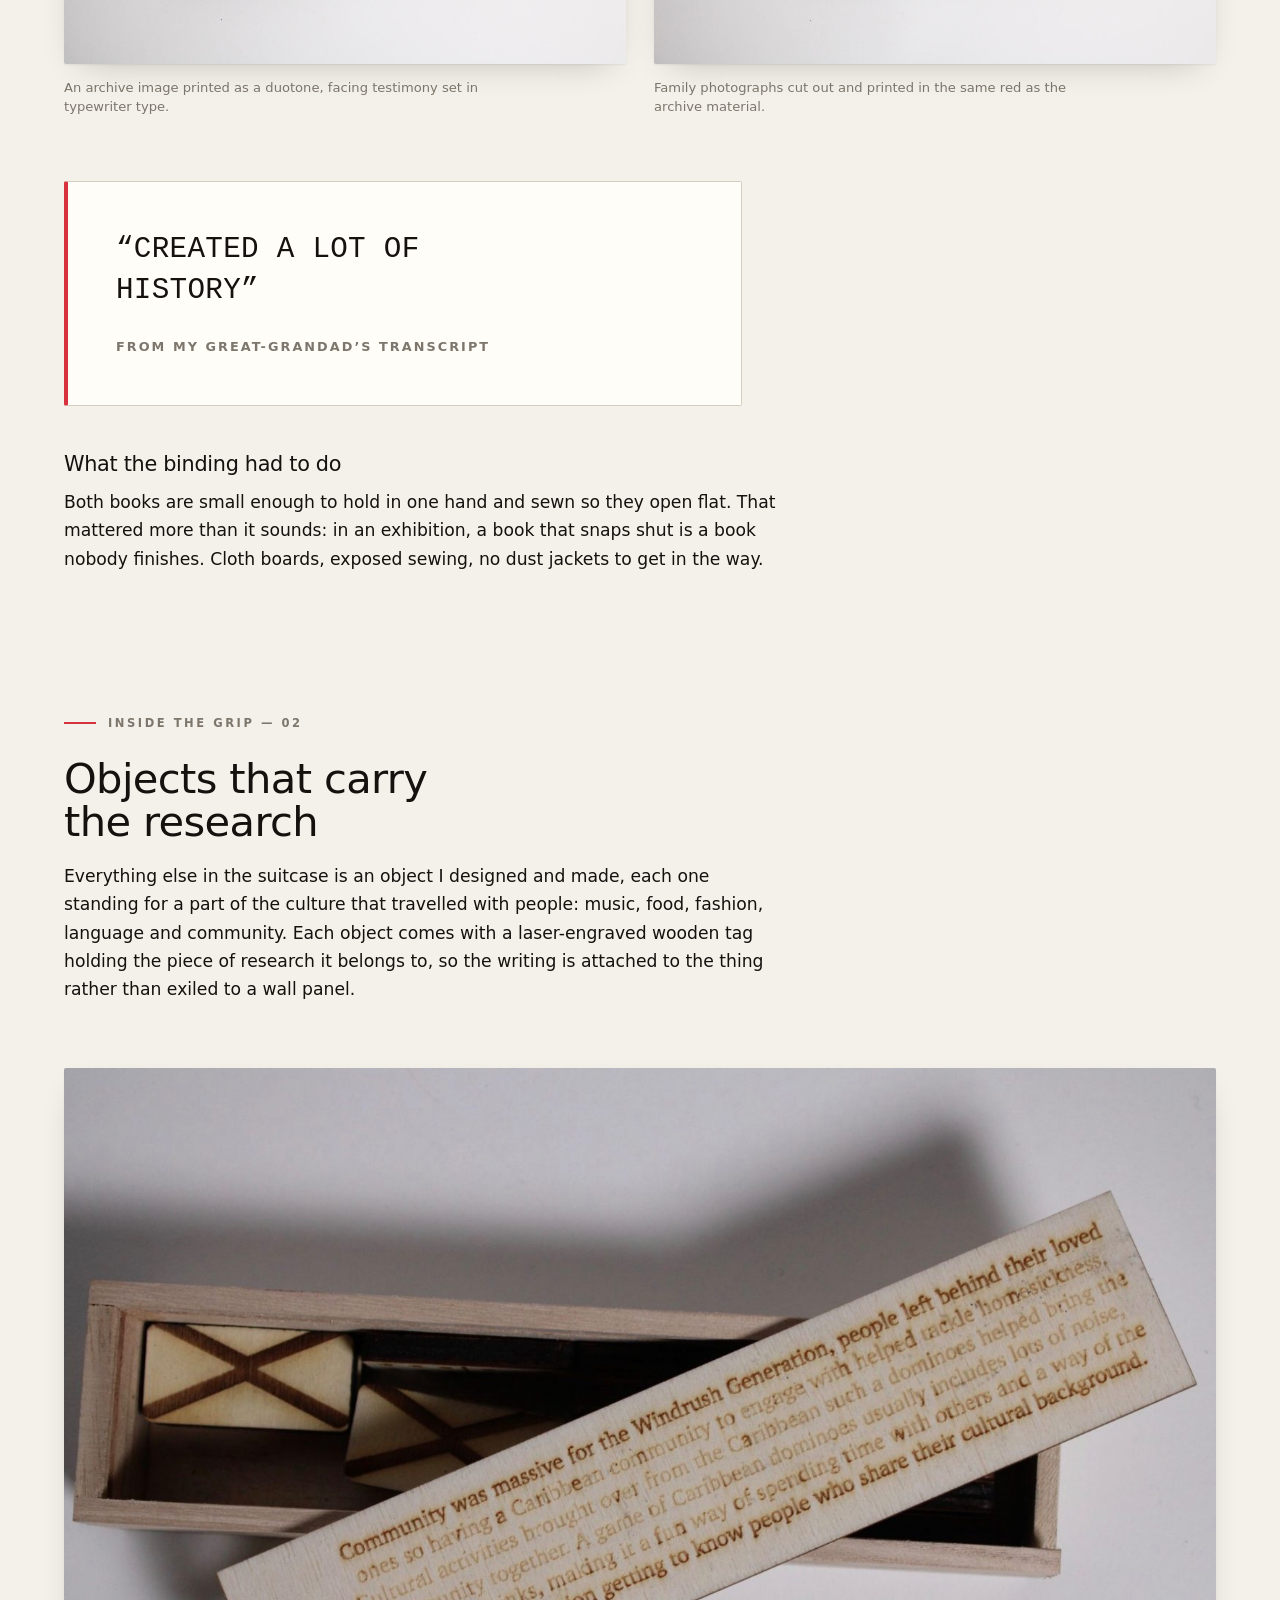
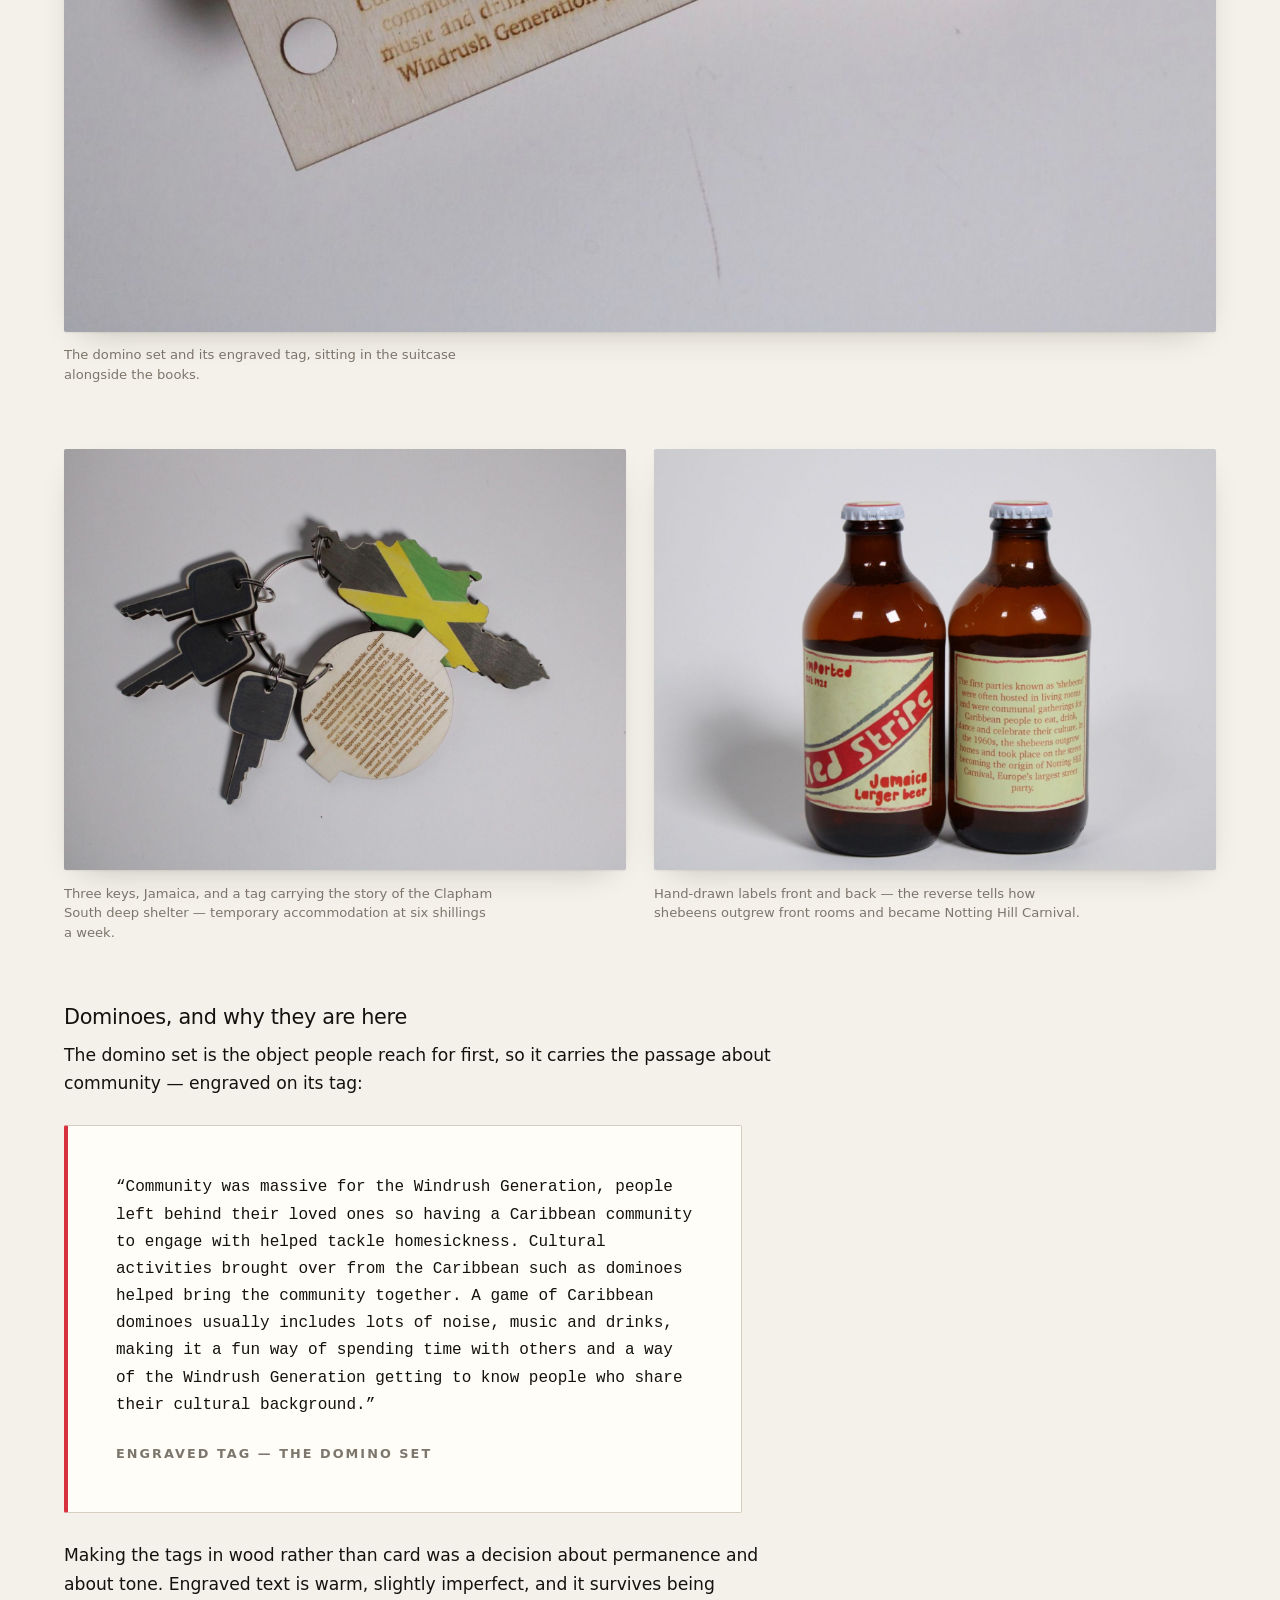
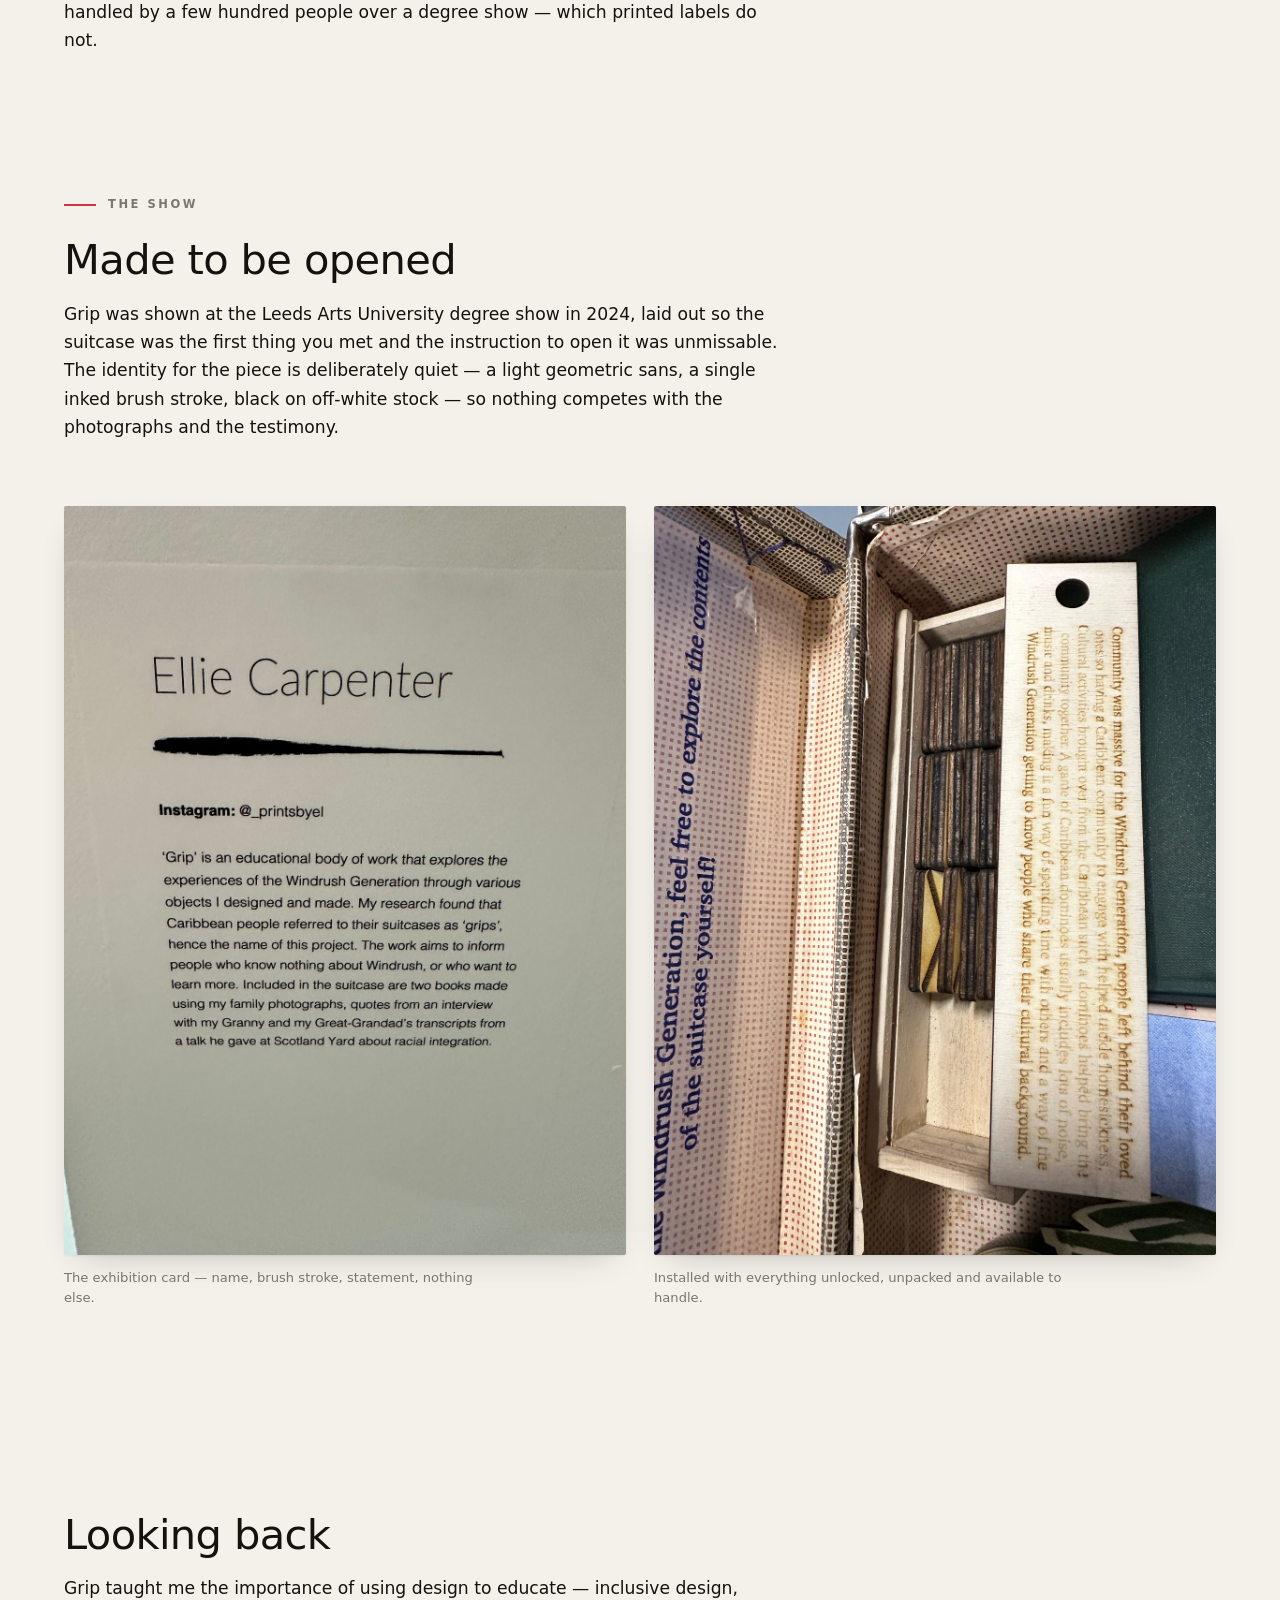
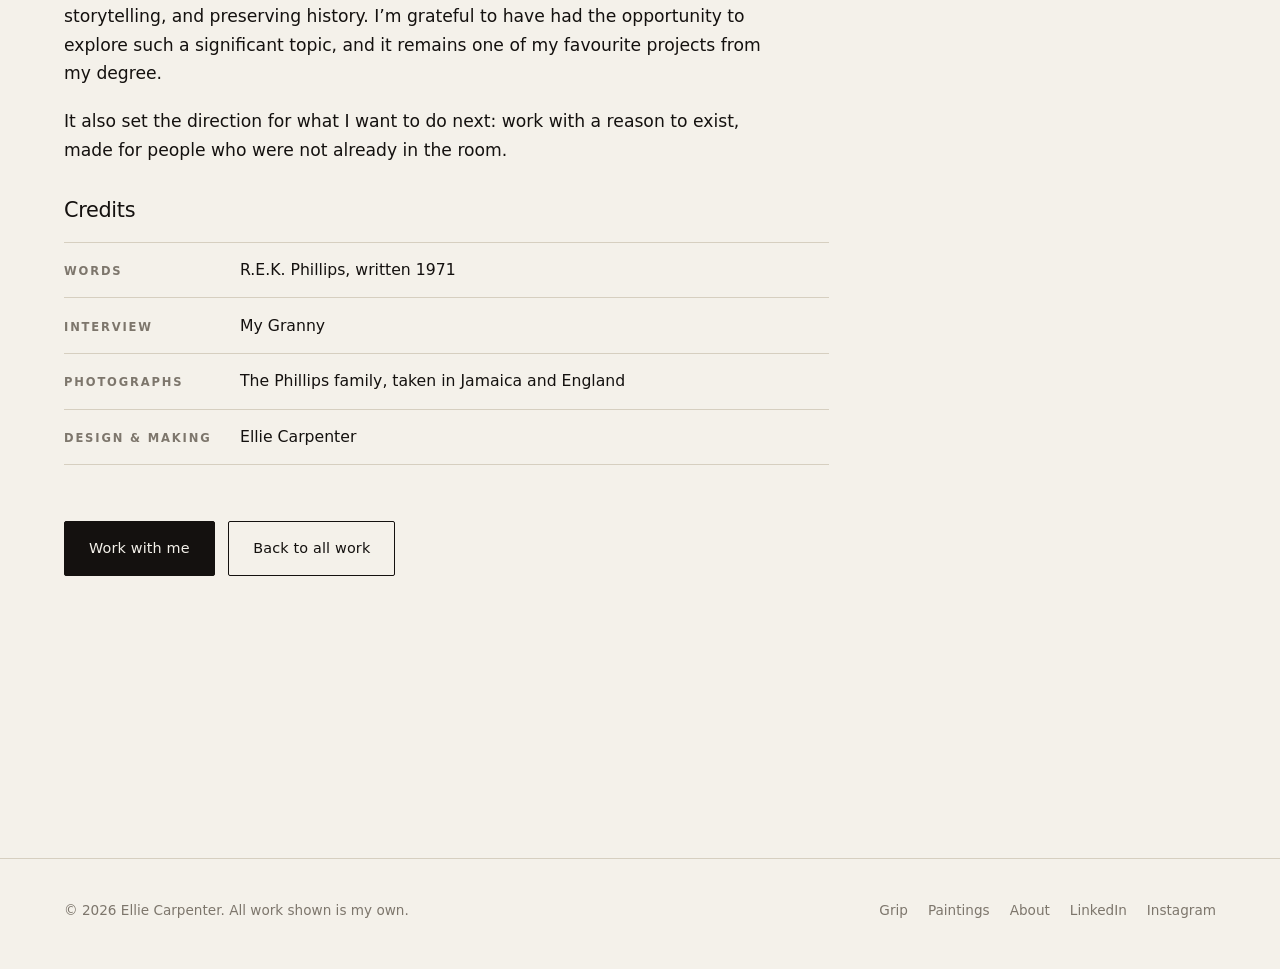
==== commit 48c2dfea: "Lead with Grip and fold paintings in as earlier work The paintings predate Grip, and splitting them " ====
--- a/projects/grip.html
+++ b/projects/grip.html
@@ -36,7 +36,8 @@
 
     <nav class="nav" id="primaryNav" aria-label="Primary">
       <ul>
-        <li><a href="../index.html#work" aria-current="page">Work</a></li>
+        <li><a href="../index.html#work" aria-current="page">Grip</a></li>
+        <li><a href="../index.html#paintings">Paintings</a></li>
         <li><a href="../index.html#about">About</a></li>
         <li><a href="../index.html#contact">Contact</a></li>
       </ul>
@@ -50,9 +51,9 @@
   <article>
   <section class="case-hero">
     <div class="shell">
-      <a class="backlink" href="../index.html#work">
+      <a class="backlink" href="../index.html">
         <svg viewBox="0 0 16 16" fill="none" aria-hidden="true"><path d="M14 8H3M7 4 3 8l4 4" stroke="currentColor" stroke-width="1.8" stroke-linecap="round" stroke-linejoin="round"/></svg>
-        All work
+        Ellie Carpenter
       </a>
 
       <div class="hero__grid">
@@ -435,7 +436,8 @@
   <div class="shell site-footer__inner">
     <p style="margin:0">&copy; <span id="year">2024</span> Ellie Carpenter. All work shown is my own.</p>
     <ul>
-      <li><a href="../index.html#work">Work</a></li>
+      <li><a href="../index.html#work">Grip</a></li>
+      <li><a href="../index.html#paintings">Paintings</a></li>
       <li><a href="../index.html#about">About</a></li>
       <li><a href="https://www.linkedin.com/in/ellie-carpenter-a3a62b256/" target="_blank" rel="noopener">LinkedIn</a></li>
       <li><a href="https://www.instagram.com/_printsbyel/" target="_blank" rel="noopener">Instagram</a></li>
--- a/assets/css/style.css
+++ b/assets/css/style.css
@@ -552,6 +552,10 @@
 }
 .frame--ink .frame__placeholder::before { background: var(--ink); }
 
+/* Crop from the top, so a tall document keeps its heading when it has to
+   sit in a wider box alongside landscape photographs. */
+.frame--top img { object-position: top; }
+
 .frame--tall { aspect-ratio: 3 / 4; }
 .frame--wide { aspect-ratio: 16 / 10; }
 .frame--square { aspect-ratio: 1; }
